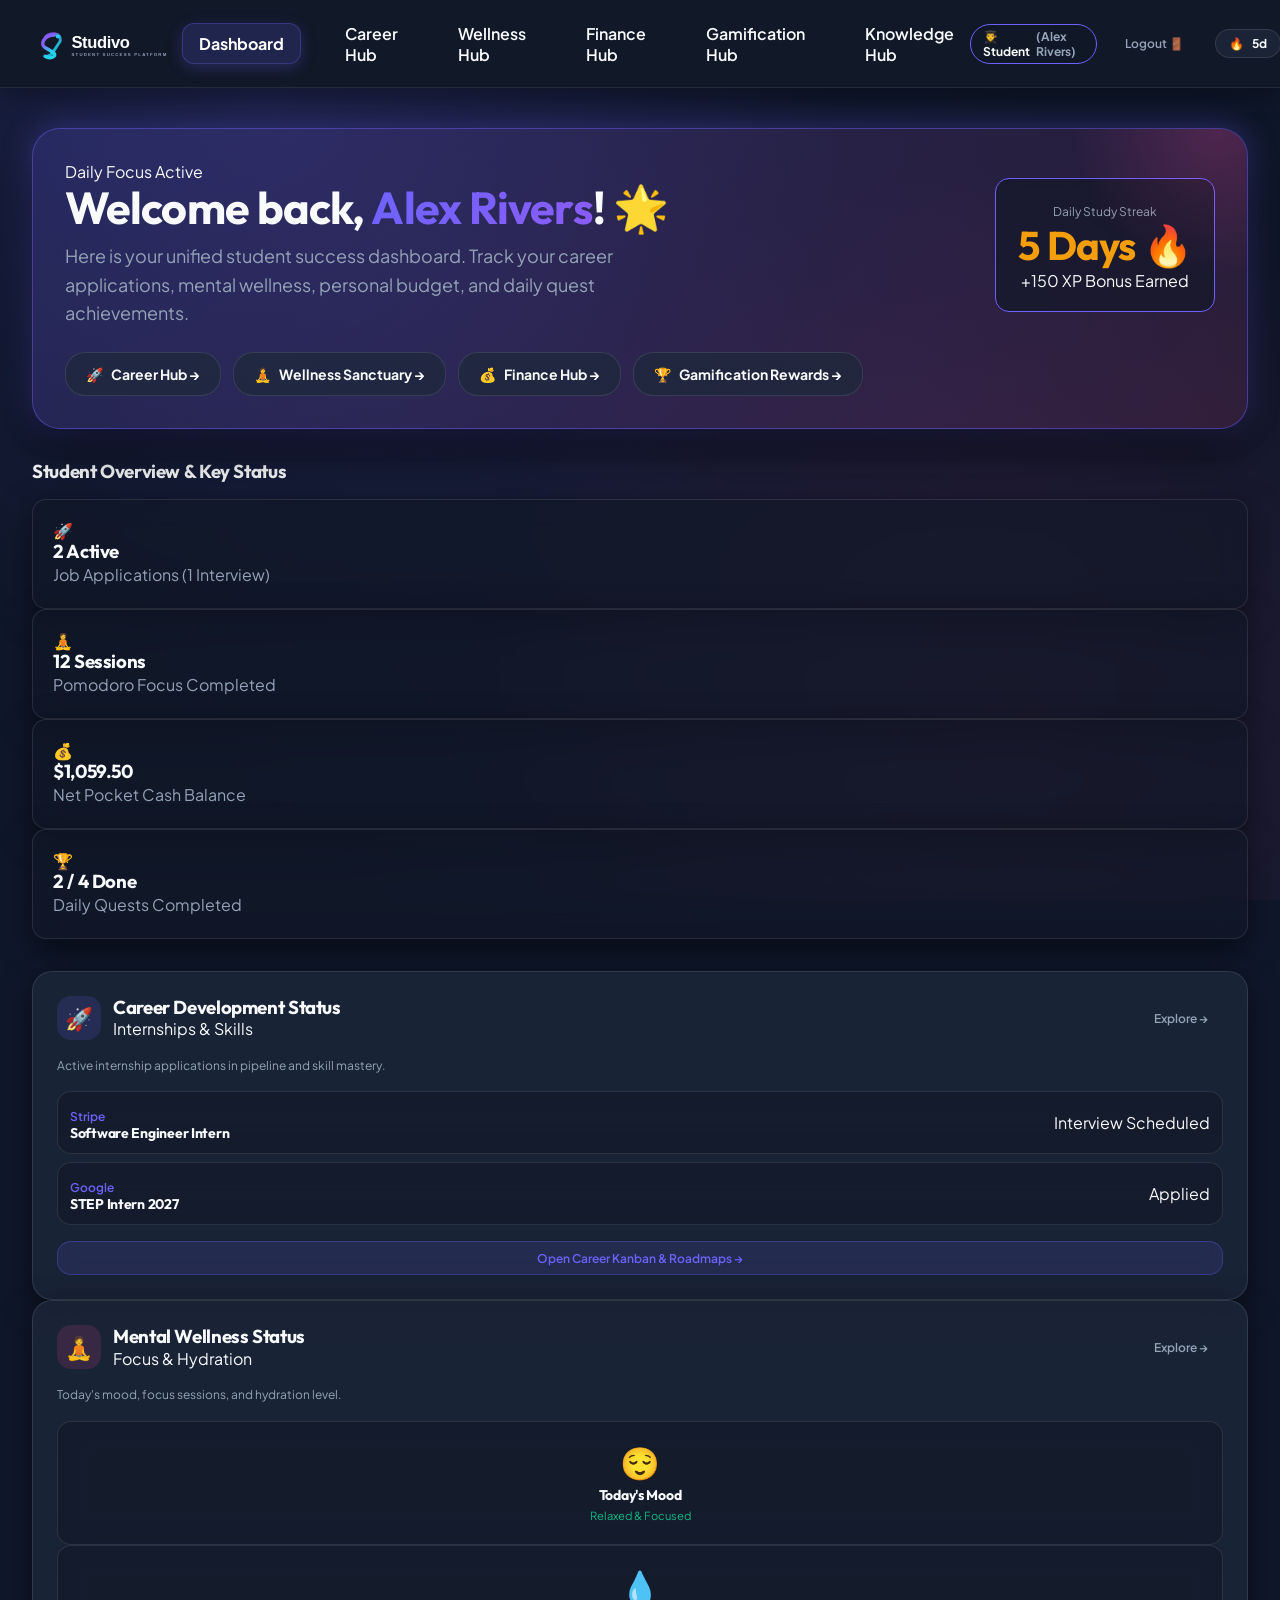
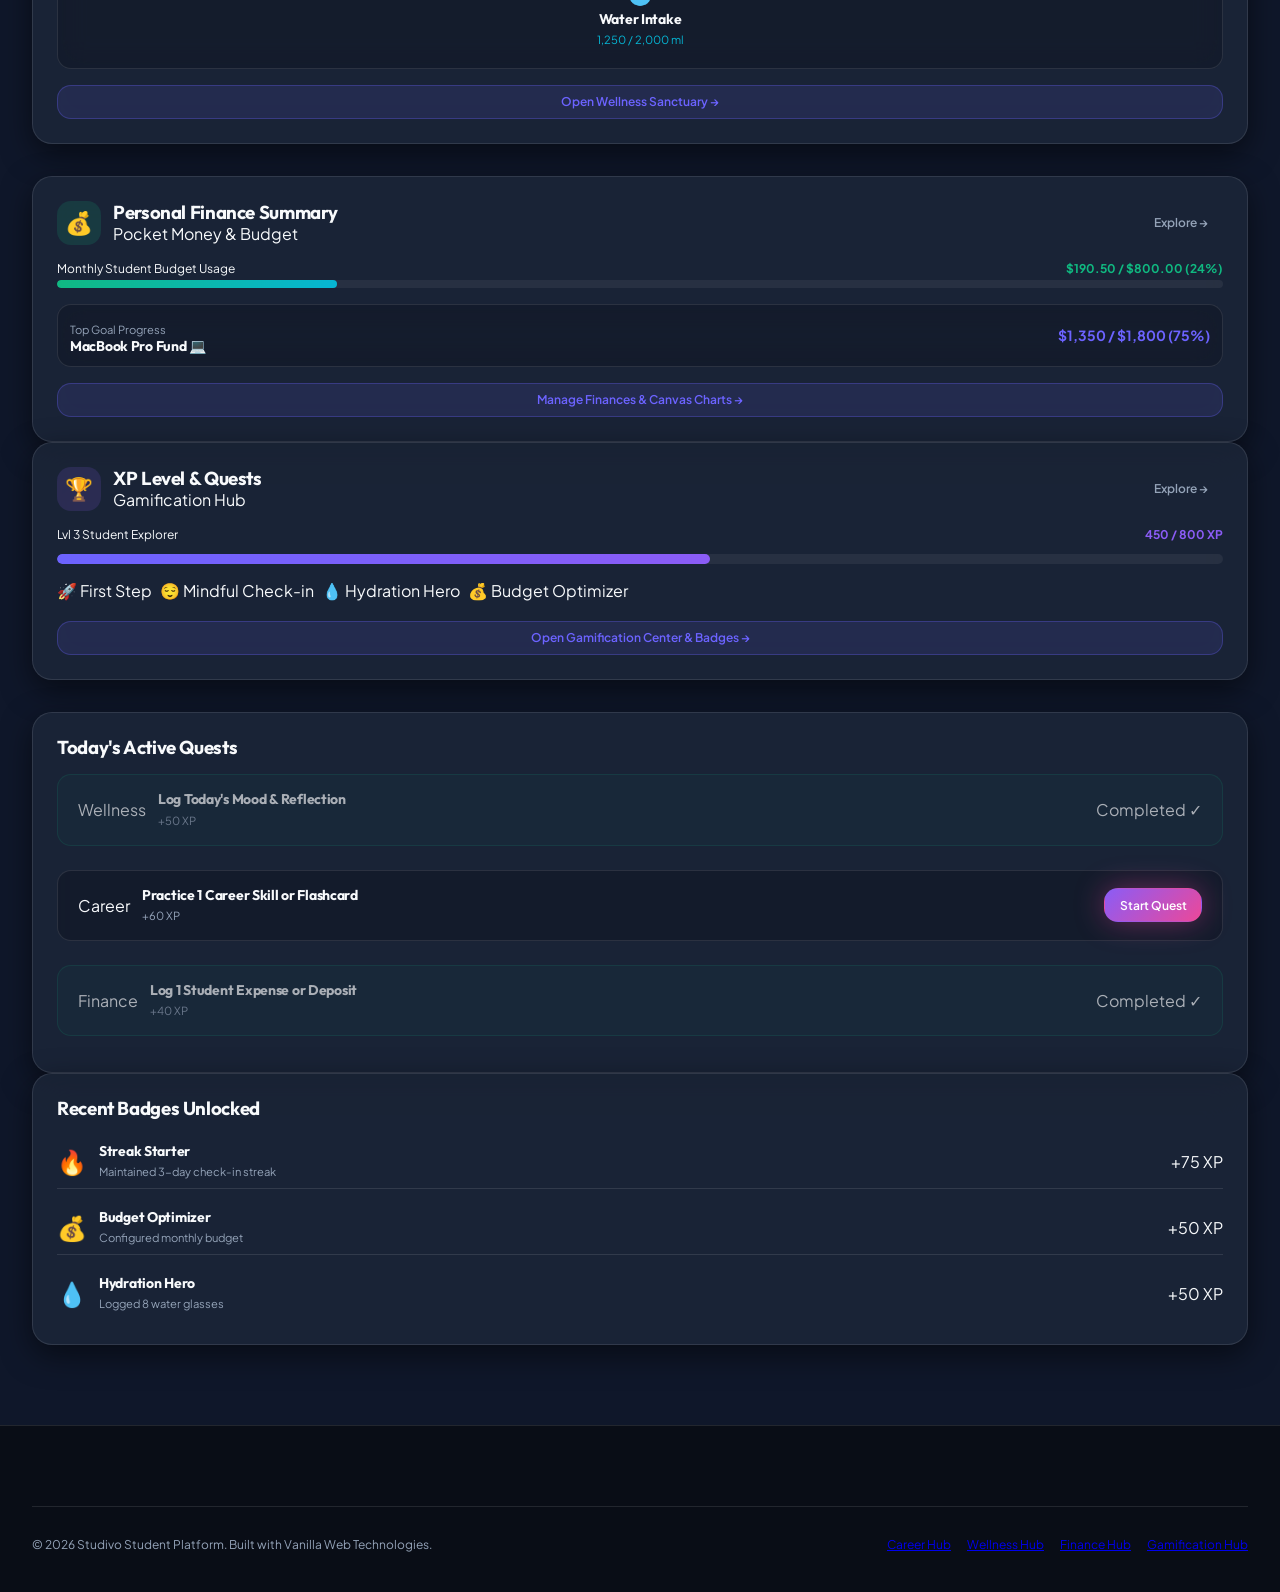
==== index.html @ 9f8c95a4 "Initial commit" ====
<!DOCTYPE html>
<html lang="en" data-theme="dark">
<head>
  <meta charset="UTF-8">
  <meta name="viewport" content="width=device-width, initial-scale=1.0">
  <title>Studivo — Student Productivity Dashboard & Success Platform</title>
  <meta name="description" content="Studivo is a gamified student productivity platform combining career development, mental wellness, personal finance, and achievements.">
  
  <!-- Theme Engine & Auth Scripts in Head for Zero-Flash Theme Paint -->
  <script src="js/theme-engine.js"></script>
  <script src="js/auth.js"></script>

  <!-- CSS Design System & Layout Styles -->
  <link rel="stylesheet" href="css/design-system.css">
  <link rel="stylesheet" href="css/components.css">
  <link rel="stylesheet" href="css/views.css">
  <link rel="stylesheet" href="css/landing.css">
  <style>
    .dash-hero-banner {
      background: linear-gradient(135deg, rgba(108, 99, 255, 0.18), rgba(236, 72, 153, 0.12));
      border: 1px solid var(--glass-border-glow);
      border-radius: var(--radius-xl);
      padding: var(--space-8);
      position: relative;
      overflow: hidden;
      margin-bottom: var(--space-8);
      box-shadow: var(--shadow-lg), var(--shadow-glow-primary);
    }

    .dash-hero-banner::after {
      content: '';
      position: absolute;
      top: -50%;
      right: -10%;
      width: 300px;
      height: 300px;
      background: radial-gradient(circle, rgba(236, 72, 153, 0.2) 0%, transparent 70%);
      pointer-events: none;
    }

    .quick-action-pill {
      display: inline-flex;
      align-items: center;
      gap: var(--space-2);
      padding: 0.75rem 1.25rem;
      background: var(--glass-surface-1);
      border: 1px solid var(--glass-border);
      border-radius: var(--radius-lg);
      font-weight: var(--weight-bold);
      font-size: var(--text-sm);
      color: var(--text-main);
      text-decoration: none;
      transition: all var(--transition-linear);
    }

    .quick-action-pill:hover {
      background: var(--glass-surface-hover);
      border-color: var(--brand-primary);
      transform: translateY(-2px);
      box-shadow: var(--shadow-glow-primary);
    }
  </style>
</head>
<body>

  <!-- ==================== STICKY NAVBAR ==================== -->
  <nav class="landing-navbar">
    <a href="index.html" class="nav-brand">
      <img src="assets/logo/logo-horizontal.svg" alt="Studivo Logo" height="38">
    </a>

    <!-- Desktop Navigation Pill Tabs -->
    <ul class="nav-links">
      <li><a href="index.html" class="active">Dashboard</a></li>
      <li><a href="career.html">Career Hub</a></li>
      <li><a href="wellness.html">Wellness Hub</a></li>
      <li><a href="finance.html">Finance Hub</a></li>
      <li><a href="gamification.html">Gamification Hub</a></li>
      <li><a href="knowledge.html">Knowledge Hub</a></li>
    </ul>

    <div style="display: flex; align-items: center; gap: var(--space-4);">
      <!-- Gamification Status HUD -->
      <div style="display: flex; align-items: center; gap: var(--space-3);">
        <div class="hud-item" title="Daily Streak">
          <span class="hud-icon-streak">🔥</span>
          <span id="dash-nav-streak">5d</span>
        </div>
        <div class="hud-item" title="Coins Balance">
          <span class="hud-icon-coin">🪙</span>
          <span id="dash-nav-coins">280</span>
        </div>
        <div class="level-badge" id="dash-nav-level">Lvl 3</div>
      </div>

      <!-- Sun/Moon Theme Toggle Control -->
      <button class="theme-toggle-btn" onclick="toggleTheme()" aria-label="Toggle Light and Dark Theme" title="Switch Light / Dark Theme">
        <div class="theme-toggle-thumb">
          <span class="theme-icon-sun">☀️</span>
          <span class="theme-icon-moon">🌙</span>
        </div>
      </button>
    </div>
  </nav>

  <!-- ==================== DASHBOARD MAIN CONTENT ==================== -->
  <main style="max-width: 1280px; margin: 0 auto; padding: 40px var(--space-8) 80px;">

    <!-- 1. WELCOME HERO SECTION -->
    <section class="dash-hero-banner reveal-on-scroll">
      <div style="display: flex; justify-content: space-between; align-items: center; flex-wrap: wrap; gap: var(--space-6);">
        <div>
          <span class="badge badge-accent" style="margin-bottom: var(--space-2);">Daily Focus Active</span>
          <h1 style="font-size: clamp(2rem, 3.5vw, 3rem); margin-bottom: var(--space-2);">
            Welcome back, <span class="gradient-text">Alex Rivers</span>! 🌟
          </h1>
          <p style="font-size: var(--text-lg); color: var(--text-muted); max-width: 600px;">
            Here is your unified student success dashboard. Track your career applications, mental wellness, personal budget, and daily quest achievements.
          </p>
        </div>

        <div class="glass-card" style="text-align: center; min-width: 220px; border-color: var(--brand-primary);">
          <span style="font-size: var(--text-xs); color: var(--text-muted);">Daily Study Streak</span>
          <h1 style="font-size: 2.5rem; color: #F59E0B; margin: 2px 0;">5 Days 🔥</h1>
          <span class="badge badge-success">+150 XP Bonus Earned</span>
        </div>
      </div>

      <!-- Quick Action Navigation Bar -->
      <div style="display: flex; gap: var(--space-3); margin-top: var(--space-6); flex-wrap: wrap;">
        <a href="career.html" class="quick-action-pill">
          <span>🚀</span> Career Hub →
        </a>
        <a href="wellness.html" class="quick-action-pill">
          <span>🧘</span> Wellness Sanctuary →
        </a>
        <a href="finance.html" class="quick-action-pill">
          <span>💰</span> Finance Hub →
        </a>
        <a href="gamification.html" class="quick-action-pill">
          <span>🏆</span> Gamification Rewards →
        </a>
      </div>
    </section>

    <!-- 2. STUDENT OVERVIEW METRICS GRID -->
    <section style="margin-bottom: var(--space-8);">
      <h3 style="margin-bottom: var(--space-4);">Student Overview & Key Status</h3>
      
      <div class="grid-4">
        <!-- Metric 1: Career Status -->
        <div class="glass-panel glass-card stat-card reveal-on-scroll">
          <div class="stat-icon-wrapper">🚀</div>
          <div class="stat-info">
            <h3>2 Active</h3>
            <p>Job Applications (1 Interview)</p>
          </div>
        </div>

        <!-- Metric 2: Wellness Focus -->
        <div class="glass-panel glass-card stat-card reveal-on-scroll">
          <div class="stat-icon-wrapper accent">🧘</div>
          <div class="stat-info">
            <h3>12 Sessions</h3>
            <p>Pomodoro Focus Completed</p>
          </div>
        </div>

        <!-- Metric 3: Finance Balance -->
        <div class="glass-panel glass-card stat-card reveal-on-scroll">
          <div class="stat-icon-wrapper emerald">💰</div>
          <div class="stat-info">
            <h3>$1,059.50</h3>
            <p>Net Pocket Cash Balance</p>
          </div>
        </div>

        <!-- Metric 4: Daily Quests -->
        <div class="glass-panel glass-card stat-card reveal-on-scroll">
          <div class="stat-icon-wrapper amber">🏆</div>
          <div class="stat-info">
            <h3>2 / 4 Done</h3>
            <p>Daily Quests Completed</p>
          </div>
        </div>
      </div>
    </section>

    <!-- 3. FEATURE HUB CARDS GRID -->
    <section class="grid-2" style="margin-bottom: var(--space-8);">
      
      <!-- Career Progress Card -->
      <div class="glass-panel reveal-on-scroll" style="padding: var(--space-6); display: flex; flex-direction: column; justify-content: space-between;">
        <div>
          <div style="display: flex; justify-content: space-between; align-items: center; margin-bottom: var(--space-4);">
            <div style="display: flex; align-items: center; gap: var(--space-3);">
              <div style="width: 44px; height: 44px; border-radius: var(--radius-md); background: rgba(108, 99, 255, 0.15); color: var(--brand-primary); display: flex; align-items: center; justify-content: center; font-size: 1.4rem;">
                🚀
              </div>
              <div>
                <h3>Career Development Status</h3>
                <span class="badge badge-primary">Internships & Skills</span>
              </div>
            </div>
            <a href="career.html" class="btn btn-ghost btn-sm">Explore →</a>
          </div>

          <p style="font-size: var(--text-xs); color: var(--text-muted); margin-bottom: var(--space-4);">
            Active internship applications in pipeline and skill mastery.
          </p>

          <div style="display: flex; flex-direction: column; gap: var(--space-2); margin-bottom: var(--space-4);">
            <div class="glass-card" style="display: flex; justify-content: space-between; align-items: center; padding: var(--space-3);">
              <div>
                <span class="job-company">Stripe</span>
                <h4 style="font-size: var(--text-sm);">Software Engineer Intern</h4>
              </div>
              <span class="badge badge-warning">Interview Scheduled</span>
            </div>

            <div class="glass-card" style="display: flex; justify-content: space-between; align-items: center; padding: var(--space-3);">
              <div>
                <span class="job-company">Google</span>
                <h4 style="font-size: var(--text-sm);">STEP Intern 2027</h4>
              </div>
              <span class="badge badge-primary">Applied</span>
            </div>
          </div>
        </div>

        <a href="career.html" class="btn btn-secondary btn-sm" style="width: 100%;">Open Career Kanban & Roadmaps →</a>
      </div>

      <!-- Wellness Status Card -->
      <div class="glass-panel reveal-on-scroll" style="padding: var(--space-6); display: flex; flex-direction: column; justify-content: space-between;">
        <div>
          <div style="display: flex; justify-content: space-between; align-items: center; margin-bottom: var(--space-4);">
            <div style="display: flex; align-items: center; gap: var(--space-3);">
              <div style="width: 44px; height: 44px; border-radius: var(--radius-md); background: rgba(236, 72, 153, 0.15); color: var(--brand-accent); display: flex; align-items: center; justify-content: center; font-size: 1.4rem;">
                🧘
              </div>
              <div>
                <h3>Mental Wellness Status</h3>
                <span class="badge badge-accent">Focus & Hydration</span>
              </div>
            </div>
            <a href="wellness.html" class="btn btn-ghost btn-sm">Explore →</a>
          </div>

          <p style="font-size: var(--text-xs); color: var(--text-muted); margin-bottom: var(--space-4);">
            Today's mood, focus sessions, and hydration level.
          </p>

          <div class="grid-2" style="margin-bottom: var(--space-4);">
            <div class="glass-card" style="text-align: center;">
              <span style="font-size: 2rem;">😌</span>
              <h4 style="font-size: var(--text-sm); margin-top: 4px;">Today's Mood</h4>
              <span style="font-size: 0.7rem; color: var(--status-success);">Relaxed & Focused</span>
            </div>

            <div class="glass-card" style="text-align: center;">
              <span style="font-size: 2rem;">💧</span>
              <h4 style="font-size: var(--text-sm); margin-top: 4px;">Water Intake</h4>
              <span style="font-size: 0.7rem; color: var(--brand-cyan);">1,250 / 2,000 ml</span>
            </div>
          </div>
        </div>

        <a href="wellness.html" class="btn btn-secondary btn-sm" style="width: 100%;">Open Wellness Sanctuary →</a>
      </div>

    </section>

    <!-- 4. FINANCE & XP GAMIFICATION GRID -->
    <section class="grid-2" style="margin-bottom: var(--space-8);">
      
      <!-- Finance Summary Card -->
      <div class="glass-panel reveal-on-scroll" style="padding: var(--space-6); display: flex; flex-direction: column; justify-content: space-between;">
        <div>
          <div style="display: flex; justify-content: space-between; align-items: center; margin-bottom: var(--space-4);">
            <div style="display: flex; align-items: center; gap: var(--space-3);">
              <div style="width: 44px; height: 44px; border-radius: var(--radius-md); background: rgba(16, 185, 129, 0.15); color: var(--status-success); display: flex; align-items: center; justify-content: center; font-size: 1.4rem;">
                💰
              </div>
              <div>
                <h3>Personal Finance Summary</h3>
                <span class="badge badge-success">Pocket Money & Budget</span>
              </div>
            </div>
            <a href="finance.html" class="btn btn-ghost btn-sm">Explore →</a>
          </div>

          <div style="display: flex; justify-content: space-between; font-size: var(--text-xs); margin-bottom: 4px;">
            <span class="text-muted">Monthly Student Budget Usage</span>
            <span style="font-weight: bold; color: var(--status-success);">$190.50 / $800.00 (24%)</span>
          </div>
          <div style="background: rgba(255,255,255,0.06); height: 8px; border-radius: 4px; overflow: hidden; margin-bottom: var(--space-4);">
            <div style="width: 24%; height: 100%; background: var(--gradient-emerald); border-radius: 4px;"></div>
          </div>

          <div class="glass-card" style="display: flex; justify-content: space-between; align-items: center; padding: var(--space-3);">
            <div>
              <span style="font-size: 0.7rem; color: var(--text-muted);">Top Goal Progress</span>
              <h4 style="font-size: var(--text-sm);">MacBook Pro Fund 💻</h4>
            </div>
            <span style="font-size: var(--text-sm); font-weight: bold; color: var(--brand-primary);">$1,350 / $1,800 (75%)</span>
          </div>
        </div>

        <a href="finance.html" class="btn btn-secondary btn-sm" style="width: 100%; margin-top: var(--space-4);">Manage Finances & Canvas Charts →</a>
      </div>

      <!-- XP Level & Gamification Card -->
      <div class="glass-panel reveal-on-scroll" style="padding: var(--space-6); display: flex; flex-direction: column; justify-content: space-between;">
        <div>
          <div style="display: flex; justify-content: space-between; align-items: center; margin-bottom: var(--space-4);">
            <div style="display: flex; align-items: center; gap: var(--space-3);">
              <div style="width: 44px; height: 44px; border-radius: var(--radius-md); background: rgba(139, 92, 246, 0.15); color: var(--brand-secondary); display: flex; align-items: center; justify-content: center; font-size: 1.4rem;">
                🏆
              </div>
              <div>
                <h3>XP Level & Quests</h3>
                <span class="badge badge-warning">Gamification Hub</span>
              </div>
            </div>
            <a href="gamification.html" class="btn btn-ghost btn-sm">Explore →</a>
          </div>

          <div style="display: flex; justify-content: space-between; align-items: center; margin-bottom: var(--space-3);">
            <span class="badge badge-primary" style="font-size: var(--text-xs);">Lvl 3 Student Explorer</span>
            <span style="font-size: var(--text-xs); font-weight: bold; color: var(--brand-secondary);">450 / 800 XP</span>
          </div>

          <div style="background: rgba(255,255,255,0.06); height: 10px; border-radius: 5px; overflow: hidden; margin-bottom: var(--space-4);">
            <div style="width: 56%; height: 100%; background: var(--gradient-primary); border-radius: 5px;"></div>
          </div>

          <div style="display: flex; gap: var(--space-2); overflow-x: auto; padding-bottom: 4px;">
            <span class="badge badge-success">🚀 First Step</span>
            <span class="badge badge-success">😌 Mindful Check-in</span>
            <span class="badge badge-success">💧 Hydration Hero</span>
            <span class="badge badge-success">💰 Budget Optimizer</span>
          </div>
        </div>

        <a href="gamification.html" class="btn btn-secondary btn-sm" style="width: 100%; margin-top: var(--space-4);">Open Gamification Center & Badges →</a>
      </div>

    </section>

    <!-- 5. DAILY CHALLENGES & RECENT ACHIEVEMENTS GRID -->
    <section class="grid-2">
      
      <!-- Daily Challenges -->
      <div class="glass-panel reveal-on-scroll" style="padding: var(--space-6);">
        <h3 style="margin-bottom: var(--space-4);">Today's Active Quests</h3>
        
        <div style="display: flex; flex-direction: column; gap: var(--space-3);">
          <div class="quest-card completed">
            <div style="display: flex; align-items: center; gap: var(--space-3);">
              <span class="badge badge-accent">Wellness</span>
              <div>
                <h4 style="font-size: var(--text-sm);">Log Today's Mood & Reflection</h4>
                <span style="font-size: 0.7rem; color: var(--text-muted);">+50 XP</span>
              </div>
            </div>
            <span class="badge badge-success">Completed ✓</span>
          </div>

          <div class="quest-card">
            <div style="display: flex; align-items: center; gap: var(--space-3);">
              <span class="badge badge-primary">Career</span>
              <div>
                <h4 style="font-size: var(--text-sm);">Practice 1 Career Skill or Flashcard</h4>
                <span style="font-size: 0.7rem; color: var(--text-muted);">+60 XP</span>
              </div>
            </div>
            <a href="career.html" class="btn btn-sm btn-accent">Start Quest</a>
          </div>

          <div class="quest-card completed">
            <div style="display: flex; align-items: center; gap: var(--space-3);">
              <span class="badge badge-success">Finance</span>
              <div>
                <h4 style="font-size: var(--text-sm);">Log 1 Student Expense or Deposit</h4>
                <span style="font-size: 0.7rem; color: var(--text-muted);">+40 XP</span>
              </div>
            </div>
            <span class="badge badge-success">Completed ✓</span>
          </div>
        </div>
      </div>

      <!-- Recent Achievements Timeline -->
      <div class="glass-panel reveal-on-scroll" style="padding: var(--space-6);">
        <h3 style="margin-bottom: var(--space-4);">Recent Badges Unlocked</h3>

        <div style="display: flex; flex-direction: column; gap: var(--space-3);">
          <div style="display: flex; align-items: center; justify-content: space-between; padding: var(--space-2) 0; border-bottom: 1px solid var(--glass-border);">
            <div style="display: flex; align-items: center; gap: var(--space-3);">
              <span style="font-size: 1.5rem;">🔥</span>
              <div>
                <h4 style="font-size: var(--text-sm);">Streak Starter</h4>
                <span style="font-size: 0.7rem; color: var(--text-muted);">Maintained 3-day check-in streak</span>
              </div>
            </div>
            <span class="badge badge-success">+75 XP</span>
          </div>

          <div style="display: flex; align-items: center; justify-content: space-between; padding: var(--space-2) 0; border-bottom: 1px solid var(--glass-border);">
            <div style="display: flex; align-items: center; gap: var(--space-3);">
              <span style="font-size: 1.5rem;">💰</span>
              <div>
                <h4 style="font-size: var(--text-sm);">Budget Optimizer</h4>
                <span style="font-size: 0.7rem; color: var(--text-muted);">Configured monthly budget</span>
              </div>
            </div>
            <span class="badge badge-success">+50 XP</span>
          </div>

          <div style="display: flex; align-items: center; justify-content: space-between; padding: var(--space-2) 0;">
            <div style="display: flex; align-items: center; gap: var(--space-3);">
              <span style="font-size: 1.5rem;">💧</span>
              <div>
                <h4 style="font-size: var(--text-sm);">Hydration Hero</h4>
                <span style="font-size: 0.7rem; color: var(--text-muted);">Logged 8 water glasses</span>
              </div>
            </div>
            <span class="badge badge-success">+50 XP</span>
          </div>
        </div>
      </div>

    </section>

  </main>

  <!-- ==================== FOOTER ==================== -->
  <footer class="landing-footer">
    <div class="footer-bottom" style="max-width: 1280px; margin: 0 auto;">
      <div>© 2026 Studivo Student Platform. Built with Vanilla Web Technologies.</div>
      <div style="display: flex; gap: var(--space-4);">
        <a href="career.html">Career Hub</a>
        <a href="wellness.html">Wellness Hub</a>
        <a href="finance.html">Finance Hub</a>
        <a href="gamification.html">Gamification Hub</a>
      </div>
    </div>
  </footer>

  <!-- Scroll Reveal Script -->
  <script>
    document.addEventListener('DOMContentLoaded', () => {
      const elements = document.querySelectorAll('.reveal-on-scroll');
      const observer = new IntersectionObserver((entries) => {
        entries.forEach(entry => {
          if (entry.isIntersecting) entry.target.classList.add('is-visible');
        });
      }, { threshold: 0.1 });
      elements.forEach(el => observer.observe(el));
    });
  </script>
</body>
</html>
---- css/design-system.css ----
/* ==========================================
   STUDIVO DESIGN SYSTEM - Light & Dark Theme System
   Apple / Linear / Notion Inspired Framework
   ========================================== */

@import url('https://fonts.googleapis.com/css2?family=Outfit:wght@400;500;600;700;800&family=Plus+Jakarta+Sans:wght@400;500;600;700&display=swap');

/* --- Dark Theme Tokens (Default) --- */
:root, html[data-theme="dark"] {
  --bg-primary: #0F172A;
  --bg-secondary: #1E293B;
  --bg-tertiary: #111827;

  /* Glass Surface Tokens */
  --glass-surface-1: rgba(30, 41, 59, 0.75);
  --glass-surface-2: rgba(17, 24, 39, 0.65);
  --glass-surface-hover: rgba(51, 65, 85, 0.7);
  --glass-border: rgba(255, 255, 255, 0.1);
  --glass-border-light: rgba(255, 255, 255, 0.2);
  --glass-border-glow: rgba(108, 99, 255, 0.45);

  /* Primary Brand Colors */
  --brand-primary: #6C63FF;
  --brand-primary-hover: #5A52E0;
  --brand-secondary: #8B5CF6;
  --brand-secondary-hover: #7C3AED;
  --brand-accent: #EC4899;
  --brand-cyan: #06B6D4;

  /* Status Colors */
  --status-success: #10B981;
  --status-success-bg: rgba(16, 185, 129, 0.14);
  --status-warning: #F59E0B;
  --status-warning-bg: rgba(245, 158, 11, 0.14);
  --status-danger: #EF4444;
  --status-danger-bg: rgba(239, 68, 68, 0.14);
  --status-info: #3B82F6;
  --status-info-bg: rgba(59, 130, 246, 0.14);

  /* Text & Content */
  --text-main: #F8FAFC;
  --text-muted: #94A3B8;
  --text-dim: #64748B;
  --text-inverse: #0F172A;

  /* Gradients */
  --gradient-primary: linear-gradient(135deg, #6C63FF 0%, #8B5CF6 100%);
  --gradient-accent: linear-gradient(135deg, #8B5CF6 0%, #EC4899 100%);
  --gradient-emerald: linear-gradient(135deg, #10B981 0%, #06B6D4 100%);
  --gradient-sunset: linear-gradient(135deg, #F59E0B 0%, #EF4444 100%);

  /* Shadows */
  --shadow-sm: 0 2px 10px rgba(0, 0, 0, 0.4);
  --shadow-md: 0 10px 30px rgba(0, 0, 0, 0.5);
  --shadow-lg: 0 20px 50px rgba(0, 0, 0, 0.6);
  --shadow-glow-primary: 0 0 30px rgba(108, 99, 255, 0.4);
  --shadow-glow-accent: 0 0 30px rgba(236, 72, 153, 0.4);
}

/* --- Light Theme Tokens --- */
html[data-theme="light"] {
  --bg-primary: #F8FAFC;
  --bg-secondary: #FFFFFF;
  --bg-tertiary: #F1F5F9;

  /* Glass Surface Tokens */
  --glass-surface-1: rgba(255, 255, 255, 0.88);
  --glass-surface-2: rgba(241, 245, 249, 0.82);
  --glass-surface-hover: rgba(226, 232, 240, 0.95);
  --glass-border: rgba(15, 23, 42, 0.12);
  --glass-border-light: rgba(15, 23, 42, 0.22);
  --glass-border-glow: rgba(108, 99, 255, 0.4);

  /* Primary Brand Colors */
  --brand-primary: #6C63FF;
  --brand-primary-hover: #5A52E0;
  --brand-secondary: #8B5CF6;
  --brand-secondary-hover: #7C3AED;
  --brand-accent: #EC4899;
  --brand-cyan: #06B6D4;

  /* Status Colors */
  --status-success: #059669;
  --status-success-bg: rgba(5, 150, 105, 0.12);
  --status-warning: #D97706;
  --status-warning-bg: rgba(217, 119, 6, 0.12);
  --status-danger: #DC2626;
  --status-danger-bg: rgba(220, 38, 38, 0.12);
  --status-info: #2563EB;
  --status-info-bg: rgba(37, 99, 235, 0.12);

  /* Text & Content */
  --text-main: #0F172A;
  --text-muted: #475569;
  --text-dim: #64748B;
  --text-inverse: #F8FAFC;

  /* Gradients */
  --gradient-primary: linear-gradient(135deg, #6C63FF 0%, #8B5CF6 100%);
  --gradient-accent: linear-gradient(135deg, #8B5CF6 0%, #EC4899 100%);
  --gradient-emerald: linear-gradient(135deg, #059669 0%, #06B6D4 100%);
  --gradient-sunset: linear-gradient(135deg, #D97706 0%, #DC2626 100%);

  /* Shadows */
  --shadow-sm: 0 2px 10px rgba(15, 23, 42, 0.06);
  --shadow-md: 0 10px 25px rgba(15, 23, 42, 0.08);
  --shadow-lg: 0 20px 40px rgba(15, 23, 42, 0.12);
  --shadow-glow-primary: 0 0 25px rgba(108, 99, 255, 0.25);
  --shadow-glow-accent: 0 0 25px rgba(236, 72, 153, 0.25);
}

:root {
  /* --- Typography --- */
  --font-heading: 'Outfit', -apple-system, BlinkMacSystemFont, sans-serif;
  --font-body: 'Plus Jakarta Sans', -apple-system, BlinkMacSystemFont, sans-serif;

  --text-xs: 0.75rem;
  --text-sm: 0.875rem;
  --text-base: 1rem;
  --text-lg: 1.125rem;
  --text-xl: 1.25rem;
  --text-2xl: 1.5rem;
  --text-3xl: 1.875rem;
  --text-4xl: 2.25rem;
  --text-5xl: 3.25rem;

  --weight-normal: 400;
  --weight-medium: 500;
  --weight-semibold: 600;
  --weight-bold: 700;
  --weight-extrabold: 800;

  /* --- Border Radius --- */
  --radius-xs: 6px;
  --radius-sm: 10px;
  --radius-md: 14px;
  --radius-lg: 20px;
  --radius-xl: 28px;
  --radius-full: 9999px;

  /* --- Transitions --- */
  --transition-linear: 350ms cubic-bezier(0.16, 1, 0.3, 1);
  --transition-fast: 200ms cubic-bezier(0.16, 1, 0.3, 1);
  --transition-theme: 400ms ease-in-out;

  /* Spacing Scale */
  --space-1: 0.25rem;
  --space-2: 0.5rem;
  --space-3: 0.75rem;
  --space-4: 1rem;
  --space-5: 1.25rem;
  --space-6: 1.5rem;
  --space-8: 2rem;
  --space-10: 2.5rem;
  --space-12: 3rem;
  --space-16: 4rem;
}

/* --- Base Resets & Theme Transitions --- */
*, *::before, *::after {
  box-sizing: border-box;
  margin: 0;
  padding: 0;
}

html {
  font-family: var(--font-body);
  font-size: 16px;
  color: var(--text-main);
  background-color: var(--bg-primary);
  scroll-behavior: smooth;
  -webkit-font-smoothing: antialiased;
  -moz-osx-font-smoothing: grayscale;
}

/* Smooth 400ms Theme Switch Transition Across All Elements */
body, .glass-panel, .glass-card, .landing-navbar, .app-sidebar, .top-header, 
.input-control, .btn, .problem-card, .solution-card, .stat-circle-card, 
.testimonial-card, .landing-footer, .kanban-column, .kanban-card, .fintech-stat-card,
.modal-container, .toast, .user-profile-card, .hud-item, .ambient-btn, .mood-option, .store-item-card {
  transition: background-color var(--transition-theme), border-color var(--transition-theme), color var(--transition-theme), box-shadow var(--transition-theme);
}

body {
  min-height: 100vh;
  overflow-x: hidden;
  background-color: var(--bg-primary);
  background-attachment: fixed;
}

html[data-theme="dark"] body {
  background-image: 
    radial-gradient(circle at 20% 10%, rgba(108, 99, 255, 0.15) 0%, transparent 45%),
    radial-gradient(circle at 80% 80%, rgba(236, 72, 153, 0.1) 0%, transparent 45%),
    radial-gradient(circle at 50% 50%, rgba(139, 92, 246, 0.05) 0%, transparent 70%);
}

html[data-theme="light"] body {
  background-image: 
    radial-gradient(circle at 20% 10%, rgba(108, 99, 255, 0.08) 0%, transparent 45%),
    radial-gradient(circle at 80% 80%, rgba(236, 72, 153, 0.05) 0%, transparent 45%),
    radial-gradient(circle at 50% 50%, rgba(139, 92, 246, 0.03) 0%, transparent 70%);
}

:focus-visible {
  outline: 2px solid var(--brand-primary);
  outline-offset: 3px;
  border-radius: var(--radius-xs);
}

h1, h2, h3, h4, h5, h6 {
  font-family: var(--font-heading);
  font-weight: var(--weight-bold);
  color: var(--text-main);
  line-height: 1.15;
  letter-spacing: -0.02em;
}

p {
  line-height: 1.6;
  color: var(--text-muted);
}

/* Gradient Text Polish */
.gradient-text {
  background: var(--gradient-primary);
  -webkit-background-clip: text;
  -webkit-text-fill-color: transparent;
  background-clip: text;
}

.gradient-text-accent {
  background: var(--gradient-accent);
  -webkit-background-clip: text;
  -webkit-text-fill-color: transparent;
  background-clip: text;
}

.gradient-text-emerald {
  background: var(--gradient-emerald);
  -webkit-background-clip: text;
  -webkit-text-fill-color: transparent;
  background-clip: text;
}

/* --- Sun/Moon Theme Switcher Toggle Button --- */
.theme-toggle-btn {
  width: 58px;
  height: 30px;
  border-radius: 20px;
  background: var(--bg-tertiary);
  border: 1px solid var(--glass-border-light);
  cursor: pointer;
  position: relative;
  padding: 2px;
  display: flex;
  align-items: center;
  user-select: none;
  transition: background-color var(--transition-theme), border-color var(--transition-theme);
}

.theme-toggle-thumb {
  width: 24px;
  height: 24px;
  border-radius: 50%;
  background: var(--brand-primary);
  display: flex;
  align-items: center;
  justify-content: center;
  font-size: 0.75rem;
  color: white;
  transition: transform 0.35s cubic-bezier(0.34, 1.56, 0.64, 1), background-color var(--transition-theme);
  box-shadow: 0 2px 6px rgba(0,0,0,0.3);
}

html[data-theme="light"] .theme-toggle-thumb {
  transform: translateX(28px);
  background: var(--brand-secondary);
}

html[data-theme="dark"] .theme-icon-sun { display: none; }
html[data-theme="dark"] .theme-icon-moon { display: inline; }
html[data-theme="light"] .theme-icon-sun { display: inline; }
html[data-theme="light"] .theme-icon-moon { display: none; }

/* --- Glassmorphism Components --- */
.glass-panel {
  background: var(--glass-surface-1);
  backdrop-filter: blur(20px);
  -webkit-backdrop-filter: blur(20px);
  border: 1px solid var(--glass-border);
  border-radius: var(--radius-lg);
  box-shadow: var(--shadow-md);
}

.glass-panel-interactive:hover {
  border-color: var(--glass-border-light);
  transform: translateY(-3px);
  box-shadow: var(--shadow-lg), var(--shadow-glow-primary);
}

.glass-card {
  background: var(--glass-surface-2);
  backdrop-filter: blur(14px);
  -webkit-backdrop-filter: blur(14px);
  border: 1px solid var(--glass-border);
  border-radius: var(--radius-md);
  padding: var(--space-5);
}

/* --- Buttons System --- */
.btn {
  display: inline-flex;
  align-items: center;
  justify-content: center;
  gap: var(--space-2);
  padding: 0.65rem 1.35rem;
  font-family: var(--font-body);
  font-size: var(--text-sm);
  font-weight: var(--weight-semibold);
  border-radius: var(--radius-md);
  border: 1px solid transparent;
  cursor: pointer;
  white-space: nowrap;
  user-select: none;
  text-decoration: none;
  min-height: 42px;
}

.btn:active {
  transform: scale(0.96);
}

.btn-primary {
  background: var(--gradient-primary);
  color: #FFFFFF;
  box-shadow: var(--shadow-glow-primary);
}

.btn-primary:hover {
  background: linear-gradient(135deg, #5A52E0 0%, #7C3AED 100%);
  box-shadow: 0 0 35px rgba(108, 99, 255, 0.6);
  transform: translateY(-2px);
}

.btn-secondary {
  background: rgba(108, 99, 255, 0.12);
  color: var(--brand-primary);
  border: 1px solid rgba(108, 99, 255, 0.3);
}

.btn-secondary:hover {
  background: rgba(108, 99, 255, 0.24);
  border-color: var(--brand-primary);
  color: var(--text-main);
  transform: translateY(-1px);
}

.btn-accent {
  background: var(--gradient-accent);
  color: #FFFFFF;
  box-shadow: var(--shadow-glow-accent);
}

.btn-accent:hover {
  box-shadow: 0 0 35px rgba(236, 72, 153, 0.6);
  transform: translateY(-2px);
}

.btn-ghost {
  background: transparent;
  color: var(--text-muted);
  border: 1px solid transparent;
}

.btn-ghost:hover {
  background: var(--glass-surface-hover);
  color: var(--text-main);
  border-color: var(--glass-border);
}

.btn-sm {
  padding: 0.45rem 0.9rem;
  font-size: var(--text-xs);
  min-height: 34px;
}

.btn-lg {
  padding: 0.85rem 1.85rem;
  font-size: var(--text-base);
  min-height: 50px;
  border-radius: var(--radius-lg);
}

/* --- Inputs & Controls --- */
.input-control {
  width: 100%;
  padding: 0.75rem 1rem;
  font-family: var(--font-body);
  font-size: var(--text-sm);
  color: var(--text-main);
  background: var(--bg-tertiary);
  border: 1px solid var(--glass-border);
  border-radius: var(--radius-sm);
  outline: none;
}

.input-control:focus {
  border-color: var(--brand-primary);
  box-shadow: 0 0 0 3px rgba(108, 99, 255, 0.25);
  background: var(--bg-secondary);
}

/* --- Scroll Reveal & Keyframe Animations --- */
.reveal-on-scroll {
  opacity: 0;
  transform: translateY(20px);
  transition: opacity 0.6s cubic-bezier(0.16, 1, 0.3, 1), transform 0.6s cubic-bezier(0.16, 1, 0.3, 1);
}

.reveal-on-scroll.is-visible {
  opacity: 1;
  transform: translateY(0);
}
---- css/components.css ----
/* ==========================================
   STUDIVO COMPONENTS - Sidebar & Navigation Polish
   High-Contrast Light & Dark Theme Adaptation
   ========================================== */

/* --- App Layout Wrapper --- */
.app-container {
  display: flex;
  min-height: 100vh;
  background: var(--bg-primary);
}

/* ==================== SIDEBAR LAYOUT & NAVIGATION RIBBON ==================== */
.app-sidebar {
  width: 270px;
  background: var(--bg-tertiary);
  border-right: 1px solid var(--glass-border);
  display: flex;
  flex-direction: column;
  justify-content: space-between;
  padding: var(--space-6) var(--space-4);
  position: fixed;
  top: 0;
  bottom: 0;
  left: 0;
  z-index: 100;
  transition: background-color var(--transition-theme), border-color var(--transition-theme);
}

/* Light Mode Sidebar Overrides */
html[data-theme="light"] .app-sidebar {
  background: #FFFFFF !important;
  border-right: 1px solid #E2E8F0 !important;
  box-shadow: 2px 0 15px rgba(15, 23, 42, 0.04);
}

/* Dark Mode Sidebar Overrides */
html[data-theme="dark"] .app-sidebar {
  background: #111827 !important;
  border-right: 1px solid rgba(255, 255, 255, 0.08) !important;
}

/* Sidebar Brand Header */
.sidebar-header {
  display: flex;
  align-items: center;
  gap: var(--space-3);
  padding: 0 var(--space-2) var(--space-6);
  border-bottom: 1px solid var(--glass-border);
  margin-bottom: var(--space-4);
}

html[data-theme="light"] .sidebar-header {
  border-bottom-color: #E2E8F0;
}

/* Light Mode & Dark Mode Brand Text Color Contrast */
html[data-theme="light"] .brand-title {
  color: #111827 !important;
  -webkit-text-fill-color: #111827 !important;
}

html[data-theme="light"] .sidebar-header p,
html[data-theme="light"] .header-subtitle {
  color: #475569 !important;
}

html[data-theme="dark"] .brand-title {
  color: #FFFFFF !important;
  -webkit-text-fill-color: #FFFFFF !important;
}

html[data-theme="dark"] .sidebar-header p,
html[data-theme="dark"] .header-subtitle {
  color: #94A3B8 !important;
}

/* Nav Section Category Labels */
.nav-section-title {
  font-size: 0.72rem;
  font-weight: 800;
  text-transform: uppercase;
  letter-spacing: 1.5px;
  margin: var(--space-5) 0 var(--space-2) var(--space-3);
}

html[data-theme="light"] .nav-section-title {
  color: #475569;
}

html[data-theme="dark"] .nav-section-title {
  color: #94A3B8;
}

/* Navigation Items & Ribbon Links */
.nav-link {
  display: flex;
  align-items: center;
  gap: var(--space-3);
  padding: 0.75rem 1rem;
  font-size: var(--text-sm);
  font-weight: 500;
  border-radius: var(--radius-md);
  text-decoration: none;
  cursor: pointer;
  position: relative;
  transition: all 250ms cubic-bezier(0.16, 1, 0.3, 1);
  margin-bottom: 4px;
  opacity: 1 !important;
}

.nav-icon {
  font-size: 1.25rem;
  display: inline-flex;
  align-items: center;
  justify-content: center;
  width: 24px;
  height: 24px;
  flex-shrink: 0;
  transition: color 250ms ease, transform 200ms ease;
  opacity: 1 !important;
}

/* Light Mode Nav Link States */
html[data-theme="light"] .nav-link {
  color: #1E293B;
  border-left: 4px solid transparent;
}

html[data-theme="light"] .nav-link .nav-icon {
  color: #334155;
}

html[data-theme="light"] .nav-link:hover {
  background: #F1F5F9;
  color: #6C63FF;
  transform: translateX(3px);
}

html[data-theme="light"] .nav-link:hover .nav-icon {
  color: #6C63FF;
  transform: scale(1.12);
}

html[data-theme="light"] .nav-link.active {
  background: #EEF2FF;
  color: #6C63FF;
  font-weight: 700;
  border-left: 4px solid #6C63FF;
  box-shadow: 0 3px 12px rgba(108, 99, 255, 0.15);
}

html[data-theme="light"] .nav-link.active .nav-icon {
  color: #6C63FF;
}

/* Dark Mode Nav Link States */
html[data-theme="dark"] .nav-link {
  color: #E2E8F0;
  border-left: 4px solid transparent;
}

html[data-theme="dark"] .nav-link .nav-icon {
  color: #CBD5E1;
}

html[data-theme="dark"] .nav-link:hover {
  background: rgba(255, 255, 255, 0.08);
  color: #FFFFFF;
  transform: translateX(3px);
}

html[data-theme="dark"] .nav-link:hover .nav-icon {
  color: #6C63FF;
  transform: scale(1.12);
}

html[data-theme="dark"] .nav-link.active {
  background: var(--gradient-primary);
  color: #FFFFFF;
  font-weight: 700;
  border-left: 4px solid #EC4899;
  box-shadow: 0 4px 16px rgba(108, 99, 255, 0.35);
}

html[data-theme="dark"] .nav-link.active .nav-icon {
  color: #FFFFFF;
}

/* Sidebar Footer & User Profile Card */
.user-profile-card {
  display: flex;
  align-items: center;
  gap: var(--space-3);
  padding: var(--space-3);
  background: var(--glass-surface-2);
  border: 1px solid var(--glass-border);
  border-radius: var(--radius-md);
}

html[data-theme="light"] .user-profile-card {
  background: #F8FAFC;
  border-color: #E2E8F0;
}

html[data-theme="dark"] .user-profile-card {
  background: #1E293B;
  border-color: rgba(255, 255, 255, 0.08);
}

.avatar-circle {
  width: 38px;
  height: 38px;
  border-radius: 50%;
  background: var(--gradient-primary);
  color: white;
  font-weight: bold;
  display: flex;
  align-items: center;
  justify-content: center;
  font-size: var(--text-xs);
  position: relative;
  flex-shrink: 0;
}

.avatar-online-dot {
  width: 10px;
  height: 10px;
  border-radius: 50%;
  background: #10B981;
  border: 2px solid var(--bg-primary);
  position: absolute;
  bottom: 0;
  right: 0;
}

/* ==================== MAIN CONTENT & TOP HEADER ==================== */
.app-main {
  flex: 1;
  margin-left: 270px;
  min-height: 100vh;
  display: flex;
  flex-direction: column;
}

.top-header {
  height: 70px;
  background: var(--glass-surface-1);
  backdrop-filter: blur(20px);
  border-bottom: 1px solid var(--glass-border);
  display: flex;
  align-items: center;
  justify-content: space-between;
  padding: 0 var(--space-8);
  position: sticky;
  top: 0;
  z-index: 90;
}

html[data-theme="light"] .top-header {
  background: rgba(255, 255, 255, 0.9);
  border-bottom-color: #E2E8F0;
}

html[data-theme="dark"] .top-header {
  background: rgba(17, 24, 39, 0.85);
  border-bottom-color: rgba(255, 255, 255, 0.08);
}

/* Gamification Topbar Status HUD */
.gamification-hud {
  display: flex;
  align-items: center;
  gap: var(--space-4);
}

.hud-item {
  display: flex;
  align-items: center;
  gap: var(--space-2);
  padding: 0.4rem 0.8rem;
  background: var(--glass-surface-2);
  border: 1px solid var(--glass-border);
  border-radius: var(--radius-full);
  font-size: var(--text-xs);
  font-weight: bold;
}

html[data-theme="light"] .hud-item {
  background: #F1F5F9;
  border-color: #CBD5E1;
  color: #0F172A;
}

html[data-theme="dark"] .hud-item {
  background: rgba(30, 41, 59, 0.8);
  border-color: rgba(255, 255, 255, 0.1);
  color: #F8FAFC;
}

.level-badge {
  padding: 0.25rem 0.75rem;
  border-radius: var(--radius-full);
  background: var(--gradient-primary);
  color: white;
  font-weight: bold;
  font-size: var(--text-xs);
}

/* Content Area */
.content-wrapper {
  padding: var(--space-8);
  flex: 1;
}

/* Mobile Sidebar Drawer Navigation */
.mobile-nav-toggle {
  display: none;
  background: transparent;
  border: none;
  color: var(--text-main);
  cursor: pointer;
}

@media (max-width: 992px) {
  .app-sidebar {
    transform: translateX(-100%);
    transition: transform 0.3s ease;
  }
  .app-sidebar.open {
    transform: translateX(0);
  }
  .app-main {
    margin-left: 0;
  }
  .mobile-nav-toggle {
    display: block;
  }
}
---- css/views.css ----
/* ==========================================
   STUDIVO VIEWS - Specific Feature Layouts
   ========================================== */

/* --- 1. Career View Styles --- */
/* Kanban Board */
.kanban-board {
  display: grid;
  grid-template-columns: repeat(4, 1fr);
  gap: var(--space-4);
  align-items: start;
  overflow-x: auto;
  padding-bottom: var(--space-4);
}

.kanban-column {
  background: rgba(15, 23, 42, 0.4);
  border: 1px solid var(--glass-border);
  border-radius: var(--radius-md);
  padding: var(--space-4);
  min-height: 480px;
  display: flex;
  flex-direction: column;
  gap: var(--space-3);
}

.kanban-column-header {
  display: flex;
  align-items: center;
  justify-content: space-between;
  padding-bottom: var(--space-3);
  border-bottom: 1px solid var(--glass-border);
  font-weight: var(--weight-bold);
  font-size: var(--text-sm);
}

.kanban-count {
  background: rgba(255, 255, 255, 0.08);
  padding: 2px 8px;
  border-radius: var(--radius-full);
  font-size: var(--text-xs);
  color: var(--text-muted);
}

.kanban-card {
  background: var(--glass-surface-2);
  border: 1px solid var(--glass-border);
  border-radius: var(--radius-sm);
  padding: var(--space-4);
  cursor: grab;
  transition: all var(--transition-fast);
}

.kanban-card:hover {
  border-color: var(--glass-border-light);
  transform: translateY(-2px);
  box-shadow: var(--shadow-sm);
}

.job-company {
  font-size: var(--text-xs);
  color: var(--brand-primary);
  font-weight: var(--weight-semibold);
}

.job-title {
  font-size: var(--text-base);
  font-weight: var(--weight-bold);
  margin: var(--space-1) 0;
}

.job-meta {
  display: flex;
  align-items: center;
  justify-content: space-between;
  font-size: var(--text-xs);
  color: var(--text-muted);
  margin-top: var(--space-3);
}

/* Flashcards 3D Flip */
.flashcard-container {
  perspective: 1000px;
  width: 100%;
  max-width: 480px;
  height: 280px;
  margin: 0 auto;
  cursor: pointer;
}

.flashcard {
  width: 100%;
  height: 100%;
  position: relative;
  transform-style: preserve-3d;
  transition: transform 0.6s cubic-bezier(0.4, 0, 0.2, 1);
}

.flashcard.flipped {
  transform: rotateY(180deg);
}

.flashcard-front, .flashcard-back {
  position: absolute;
  width: 100%;
  height: 100%;
  backface-visibility: hidden;
  display: flex;
  flex-direction: column;
  align-items: center;
  justify-content: center;
  padding: var(--space-8);
  border-radius: var(--radius-lg);
  text-align: center;
  background: var(--glass-surface-1);
  border: 1px solid var(--glass-border-light);
  box-shadow: var(--shadow-lg), var(--shadow-glow-primary);
}

.flashcard-back {
  transform: rotateY(180deg);
  background: linear-gradient(135deg, rgba(30, 41, 59, 0.95), rgba(15, 23, 42, 0.95));
  border-color: rgba(139, 92, 246, 0.4);
}

/* --- 2. Wellness View Styles --- */
/* Focus Pomodoro Timer Circle */
.timer-display-wrapper {
  position: relative;
  width: 240px;
  height: 240px;
  margin: 0 auto var(--space-6);
  display: flex;
  align-items: center;
  justify-content: center;
}

.timer-svg {
  width: 100%;
  height: 100%;
  transform: rotate(-90deg);
}

.timer-bg-circle {
  fill: none;
  stroke: rgba(255, 255, 255, 0.05);
  stroke-width: 10;
}

.timer-progress-circle {
  fill: none;
  stroke: url(#timerGradient);
  stroke-width: 10;
  stroke-linecap: round;
  stroke-dasharray: 690;
  stroke-dashoffset: 0;
  transition: stroke-dashoffset 1s linear;
}

.timer-time {
  position: absolute;
  font-family: var(--font-heading);
  font-size: var(--text-5xl);
  font-weight: var(--weight-extrabold);
  letter-spacing: -0.03em;
}

/* Ambient Sound Selector Buttons */
.ambient-grid {
  display: grid;
  grid-template-columns: repeat(4, 1fr);
  gap: var(--space-3);
  margin-top: var(--space-4);
}

.ambient-btn {
  display: flex;
  flex-direction: column;
  align-items: center;
  gap: var(--space-2);
  padding: var(--space-4);
  background: var(--glass-surface-2);
  border: 1px solid var(--glass-border);
  border-radius: var(--radius-md);
  cursor: pointer;
  color: var(--text-muted);
  transition: all var(--transition-fast);
}

.ambient-btn.active {
  background: rgba(99, 102, 241, 0.2);
  border-color: var(--brand-primary);
  color: var(--text-main);
  box-shadow: var(--shadow-glow-primary);
}

/* Breathing Orb */
.breathing-orb-wrapper {
  display: flex;
  flex-direction: column;
  align-items: center;
  justify-content: center;
  padding: var(--space-8);
}

.breathing-orb {
  width: 160px;
  height: 160px;
  border-radius: 50%;
  background: var(--gradient-accent);
  display: flex;
  align-items: center;
  justify-content: center;
  color: white;
  font-weight: var(--weight-bold);
  font-size: var(--text-lg);
  box-shadow: 0 0 30px rgba(236, 72, 153, 0.4);
  transition: transform 0.5s ease;
}

.breathing-orb.animating {
  animation: breatheAnimation 19s infinite ease-in-out;
}

.breathing-phase-text {
  font-size: var(--text-2xl);
  font-weight: var(--weight-extrabold);
  margin-top: var(--space-6);
}

/* Mood Grid Selector */
.mood-selector {
  display: flex;
  justify-content: space-between;
  gap: var(--space-3);
  margin: var(--space-4) 0;
}

.mood-option {
  flex: 1;
  display: flex;
  flex-direction: column;
  align-items: center;
  gap: var(--space-2);
  padding: var(--space-4);
  background: var(--glass-surface-2);
  border: 1px solid var(--glass-border);
  border-radius: var(--radius-md);
  cursor: pointer;
  font-size: 1.8rem;
  transition: all var(--transition-fast);
}

.mood-option:hover, .mood-option.selected {
  background: rgba(139, 92, 246, 0.2);
  border-color: var(--brand-secondary);
  transform: translateY(-3px);
  box-shadow: var(--shadow-glow-primary);
}

/* --- 3. Finance View Styles --- */
.expense-item {
  display: flex;
  align-items: center;
  justify-content: space-between;
  padding: var(--space-4);
  background: var(--glass-surface-2);
  border: 1px solid var(--glass-border);
  border-radius: var(--radius-sm);
  margin-bottom: var(--space-2);
}

.expense-category-icon {
  width: 38px;
  height: 38px;
  border-radius: var(--radius-sm);
  background: rgba(99, 102, 241, 0.12);
  color: var(--brand-primary);
  display: flex;
  align-items: center;
  justify-content: center;
}

.expense-amount {
  font-weight: var(--weight-bold);
  font-size: var(--text-base);
  color: var(--status-danger);
}

/* --- 4. Gamification & Quests View --- */
.quest-card {
  display: flex;
  align-items: center;
  justify-content: space-between;
  padding: var(--space-4) var(--space-5);
  background: var(--glass-surface-2);
  border: 1px solid var(--glass-border);
  border-radius: var(--radius-md);
  margin-bottom: var(--space-3);
  transition: all var(--transition-fast);
}

.quest-card:hover {
  border-color: var(--glass-border-light);
}

.quest-card.completed {
  opacity: 0.65;
  background: rgba(16, 185, 129, 0.05);
  border-color: rgba(16, 185, 129, 0.2);
}

.store-item-card {
  display: flex;
  flex-direction: column;
  align-items: center;
  text-align: center;
  gap: var(--space-3);
  padding: var(--space-6);
  background: var(--glass-surface-2);
  border: 1px solid var(--glass-border);
  border-radius: var(--radius-lg);
  transition: all var(--transition-normal);
}

.store-item-card:hover {
  transform: translateY(-4px);
  border-color: var(--brand-accent);
  box-shadow: var(--shadow-glow-accent);
}

/* --- 5. Design System Showcase View --- */
.styleguide-section {
  margin-bottom: var(--space-12);
}

.styleguide-title {
  font-size: var(--text-2xl);
  font-weight: var(--weight-bold);
  margin-bottom: var(--space-4);
  padding-bottom: var(--space-2);
  border-bottom: 1px solid var(--glass-border);
  display: flex;
  align-items: center;
  gap: var(--space-3);
}

.swatch-grid {
  display: grid;
  grid-template-columns: repeat(auto-fill, minmax(160px, 1fr));
  gap: var(--space-4);
}

.swatch-card {
  border-radius: var(--radius-md);
  overflow: hidden;
  border: 1px solid var(--glass-border);
  background: var(--glass-surface-2);
}

.swatch-color {
  height: 90px;
  width: 100%;
}

.swatch-meta {
  padding: var(--space-3);
}

.swatch-name {
  font-size: var(--text-xs);
  font-weight: var(--weight-bold);
  color: var(--text-main);
}

.swatch-hex {
  font-size: 0.7rem;
  color: var(--text-muted);
  font-family: monospace;
}

.icon-grid {
  display: grid;
  grid-template-columns: repeat(auto-fill, minmax(120px, 1fr));
  gap: var(--space-3);
}

.icon-card {
  display: flex;
  flex-direction: column;
  align-items: center;
  gap: var(--space-2);
  padding: var(--space-4);
  background: var(--glass-surface-2);
  border: 1px solid var(--glass-border);
  border-radius: var(--radius-md);
  transition: all var(--transition-fast);
}

.icon-card:hover {
  background: rgba(99, 102, 241, 0.15);
  border-color: var(--brand-primary);
  color: #FFFFFF;
}

.icon-card span {
  font-size: var(--text-xs);
  color: var(--text-muted);
}
---- css/landing.css ----
/* ==========================================
   STUDIVO LANDING PAGE STYLES
   Ultra-Premium Glassmorphic Landing Page
   ========================================== */

/* --- Sticky Navbar --- */
/* ==================== TOP NAVIGATION SAAS PILL TABS REDESIGN ==================== */
.landing-navbar {
  position: sticky;
  top: 0;
  z-index: 1000;
  display: flex;
  align-items: center;
  justify-content: space-between;
  padding: 0.85rem var(--space-8);
  transition: background var(--transition-theme), border-color var(--transition-theme), box-shadow var(--transition-theme);
  backdrop-filter: blur(18px);
  -webkit-backdrop-filter: blur(18px);
}

/* Light Mode SaaS Navbar */
html[data-theme="light"] .landing-navbar {
  background: #FFFFFF !important;
  border-bottom: 1px solid #E2E8F0 !important;
  box-shadow: 0 4px 20px rgba(15, 23, 42, 0.04) !important;
}

/* Dark Mode SaaS Navbar */
html[data-theme="dark"] .landing-navbar {
  background: #111827 !important;
  border-bottom: 1px solid rgba(255, 255, 255, 0.08) !important;
  box-shadow: 0 4px 25px rgba(0, 0, 0, 0.4) !important;
}

.nav-brand {
  display: flex;
  align-items: center;
  gap: var(--space-3);
  text-decoration: none;
}

.nav-links {
  display: flex;
  align-items: center;
  gap: 28px;
  list-style: none;
}

.nav-links a {
  text-decoration: none !important;
  border-bottom: none !important;
  font-size: 16px;
  font-weight: 600;
  padding: 9px 16px;
  border-radius: 12px;
  transition: all 250ms cubic-bezier(0.16, 1, 0.3, 1);
  display: inline-flex;
  align-items: center;
  justify-content: center;
  cursor: pointer;
  opacity: 1 !important;
}

.nav-links a::after,
.nav-links a::before {
  display: none !important;
}

/* ==================== LIGHT MODE SAAS TAB STATES ==================== */
html[data-theme="light"] .nav-links a {
  color: #111827 !important;
  background: transparent;
}

html[data-theme="light"] .nav-links a:hover {
  color: #111827 !important;
  background: #F8FAFC !important;
  transform: scale(1.02);
}

html[data-theme="light"] .nav-links a.active {
  color: #BE185D !important;
  background: #FCE7F3 !important;
  font-weight: 700;
  box-shadow: 0 2px 8px rgba(236, 72, 153, 0.15);
}

/* ==================== DARK MODE SAAS TAB STATES ==================== */
html[data-theme="dark"] .nav-links a {
  color: #F8FAFC !important;
  background: transparent;
}

html[data-theme="dark"] .nav-links a:hover {
  color: #FFFFFF !important;
  background: rgba(255, 255, 255, 0.08) !important;
  transform: scale(1.02);
}

html[data-theme="dark"] .nav-links a.active {
  color: #FFFFFF !important;
  background: rgba(108, 99, 255, 0.18) !important;
  font-weight: 700;
  border: 1px solid rgba(108, 99, 255, 0.3) !important;
  box-shadow: 0 4px 15px rgba(108, 99, 255, 0.25);
}

/* --- Hero Section --- */
.hero-section {
  position: relative;
  padding: 100px var(--space-8) 120px;
  max-width: 1280px;
  margin: 0 auto;
  display: grid;
  grid-template-columns: 1.1fr 0.9fr;
  gap: var(--space-10);
  align-items: center;
  overflow: hidden;
}

.hero-content {
  display: flex;
  flex-direction: column;
  gap: var(--space-6);
  z-index: 2;
}

.hero-badge {
  align-self: flex-start;
  display: inline-flex;
  align-items: center;
  gap: var(--space-2);
  padding: 0.5rem 1rem;
  background: rgba(99, 102, 241, 0.12);
  border: 1px solid rgba(99, 102, 241, 0.3);
  border-radius: var(--radius-full);
  font-size: var(--text-xs);
  font-weight: var(--weight-semibold);
  color: #A5B4FC;
  box-shadow: var(--shadow-glow-primary);
}

.hero-headline {
  font-size: clamp(2.5rem, 5vw, 4rem);
  line-height: 1.1;
  font-weight: var(--weight-extrabold);
  letter-spacing: -0.03em;
}

.hero-subheading {
  font-size: var(--text-lg);
  color: var(--text-muted);
  max-width: 540px;
  line-height: 1.6;
}

.hero-cta-group {
  display: flex;
  align-items: center;
  gap: var(--space-4);
  margin-top: var(--space-2);
}

.btn-pulse {
  animation: buttonPulse 2.5s infinite;
}

@keyframes buttonPulse {
  0%, 100% { box-shadow: 0 0 25px rgba(99, 102, 241, 0.4); }
  50% { box-shadow: 0 0 45px rgba(236, 72, 153, 0.7); }
}

/* Floating Hero Container */
.hero-visual-wrapper {
  position: relative;
  display: flex;
  align-items: center;
  justify-content: center;
  min-height: 480px;
}

/* SVG Illustration Frame */
.hero-illustration {
  width: 100%;
  max-width: 460px;
  filter: drop-shadow(0 20px 40px rgba(0,0,0,0.5));
  animation: floatMain 6s ease-in-out infinite;
}

@keyframes floatMain {
  0%, 100% { transform: translateY(0px) rotate(0deg); }
  50% { transform: translateY(-12px) rotate(1deg); }
}

/* Floating Cards Surrounding Hero */
.floating-card {
  position: absolute;
  background: rgba(15, 23, 42, 0.85);
  backdrop-filter: blur(16px);
  -webkit-backdrop-filter: blur(16px);
  border: 1px solid var(--glass-border-light);
  border-radius: var(--radius-md);
  padding: var(--space-4) var(--space-5);
  box-shadow: var(--shadow-lg), var(--shadow-glow-primary);
  display: flex;
  align-items: center;
  gap: var(--space-3);
  z-index: 3;
}

.floating-card-1 {
  top: 10%;
  left: -20px;
  animation: floatCard1 5s ease-in-out infinite;
}

.floating-card-2 {
  bottom: 12%;
  right: -10px;
  animation: floatCard2 7s ease-in-out infinite;
}

.floating-card-3 {
  top: 60%;
  left: -40px;
  animation: floatCard3 6s ease-in-out infinite;
}

@keyframes floatCard1 {
  0%, 100% { transform: translateY(0px) rotate(-2deg); }
  50% { transform: translateY(-15px) rotate(1deg); }
}

@keyframes floatCard2 {
  0%, 100% { transform: translateY(0px) rotate(2deg); }
  50% { transform: translateY(-18px) rotate(-1deg); }
}

@keyframes floatCard3 {
  0%, 100% { transform: translateY(0px) rotate(-1deg); }
  50% { transform: translateY(-10px) rotate(2deg); }
}

/* --- Section Container Base --- */
.landing-section {
  padding: 100px var(--space-8);
  max-width: 1280px;
  margin: 0 auto;
}

.section-header {
  text-align: center;
  max-width: 680px;
  margin: 0 auto 60px;
}

.section-header h2 {
  font-size: var(--text-3xl);
  margin-top: var(--space-2);
}

.section-tag {
  font-size: var(--text-xs);
  font-weight: var(--weight-bold);
  text-transform: uppercase;
  letter-spacing: 0.1em;
  color: var(--brand-accent);
}

/* --- Problem Section --- */
.problem-grid {
  display: grid;
  grid-template-columns: repeat(4, 1fr);
  gap: var(--space-6);
}

.problem-card {
  background: var(--glass-surface-1);
  border: 1px solid var(--glass-border);
  border-radius: var(--radius-lg);
  padding: var(--space-6);
  position: relative;
  overflow: hidden;
  transition: all var(--transition-normal);
}

.problem-card:hover {
  transform: translateY(-6px);
  border-color: rgba(239, 68, 68, 0.4);
  box-shadow: 0 12px 30px rgba(239, 68, 68, 0.15);
}

.problem-icon {
  width: 52px;
  height: 52px;
  border-radius: var(--radius-md);
  background: rgba(239, 68, 68, 0.12);
  color: var(--status-danger);
  display: flex;
  align-items: center;
  justify-content: center;
  font-size: 1.5rem;
  margin-bottom: var(--space-4);
}

/* --- Solution Section --- */
.solution-grid {
  display: grid;
  grid-template-columns: repeat(2, 1fr);
  gap: var(--space-8);
}

.solution-card {
  background: var(--glass-surface-1);
  backdrop-filter: blur(16px);
  border: 1px solid var(--glass-border);
  border-radius: var(--radius-xl);
  padding: var(--space-8);
  position: relative;
  overflow: hidden;
  transition: all var(--transition-normal);
  display: flex;
  flex-direction: column;
  justify-content: space-between;
}

.solution-card:hover {
  transform: translateY(-8px);
  border-color: var(--glass-border-glow);
  box-shadow: var(--shadow-lg), var(--shadow-glow-primary);
}

.solution-card-header {
  display: flex;
  align-items: center;
  gap: var(--space-4);
  margin-bottom: var(--space-4);
}

.solution-icon-box {
  width: 60px;
  height: 60px;
  border-radius: var(--radius-lg);
  display: flex;
  align-items: center;
  justify-content: center;
  font-size: 1.8rem;
  background: var(--gradient-primary);
  color: white;
  box-shadow: var(--shadow-glow-primary);
}

.solution-card-features {
  list-style: none;
  margin: var(--space-4) 0;
  display: flex;
  flex-direction: column;
  gap: var(--space-2);
}

.solution-card-features li {
  display: flex;
  align-items: center;
  gap: var(--space-2);
  font-size: var(--text-sm);
  color: var(--text-muted);
}

.solution-card-features li::before {
  content: '✓';
  color: var(--status-success);
  font-weight: bold;
}

/* --- Why Studivo (Stats & Progress Circles) --- */
.stats-grid {
  display: grid;
  grid-template-columns: repeat(4, 1fr);
  gap: var(--space-6);
}

.stat-circle-card {
  background: var(--glass-surface-1);
  border: 1px solid var(--glass-border);
  border-radius: var(--radius-lg);
  padding: var(--space-6);
  text-align: center;
  display: flex;
  flex-direction: column;
  align-items: center;
  transition: all var(--transition-normal);
}

.stat-circle-card:hover {
  transform: translateY(-4px);
  border-color: var(--glass-border-light);
}

.circle-svg-wrapper {
  position: relative;
  width: 120px;
  height: 120px;
  margin-bottom: var(--space-4);
}

.circle-svg-wrapper svg {
  transform: rotate(-90deg);
  width: 100%;
  height: 100%;
}

.circle-bg {
  fill: none;
  stroke: rgba(255, 255, 255, 0.06);
  stroke-width: 8;
}

.circle-val {
  fill: none;
  stroke: url(#statGradient1);
  stroke-width: 8;
  stroke-linecap: round;
  stroke-dasharray: 314;
  transition: stroke-dashoffset 2s ease;
}

.circle-text-center {
  position: absolute;
  top: 50%;
  left: 50%;
  transform: translate(-50%, -50%);
  font-family: var(--font-heading);
  font-size: var(--text-xl);
  font-weight: var(--weight-extrabold);
}

/* --- Testimonials --- */
.testimonials-grid {
  display: grid;
  grid-template-columns: repeat(3, 1fr);
  gap: var(--space-6);
}

.testimonial-card {
  background: var(--glass-surface-1);
  border: 1px solid var(--glass-border);
  border-radius: var(--radius-lg);
  padding: var(--space-6);
  display: flex;
  flex-direction: column;
  justify-content: space-between;
  transition: all var(--transition-normal);
}

.testimonial-card:hover {
  transform: translateY(-6px);
  border-color: var(--brand-secondary);
  box-shadow: var(--shadow-glow-primary);
}

.testimonial-stars {
  color: #F59E0B;
  margin-bottom: var(--space-3);
}

.testimonial-author {
  display: flex;
  align-items: center;
  gap: var(--space-3);
  margin-top: var(--space-6);
}

.author-avatar {
  width: 44px;
  height: 44px;
  border-radius: 50%;
  background: var(--gradient-accent);
  display: flex;
  align-items: center;
  justify-content: center;
  font-weight: bold;
  color: white;
}

/* --- Footer --- */
.landing-footer {
  background: rgba(9, 13, 22, 0.95);
  border-top: 1px solid var(--glass-border);
  padding: 80px var(--space-8) 40px;
}

.footer-inner {
  max-width: 1280px;
  margin: 0 auto;
  display: grid;
  grid-template-columns: 2fr 1fr 1fr 1.5fr;
  gap: var(--space-8);
  margin-bottom: 60px;
}

.footer-bottom {
  max-width: 1280px;
  margin: 0 auto;
  padding-top: 30px;
  border-top: 1px solid var(--glass-border);
  display: flex;
  align-items: center;
  justify-content: space-between;
  font-size: var(--text-xs);
  color: var(--text-muted);
}

/* Landing Responsive Queries */
@media (max-width: 1024px) {
  .hero-section {
    grid-template-columns: 1fr;
    text-align: center;
    padding-top: 60px;
  }
  .hero-badge {
    align-self: center;
  }
  .hero-subheading {
    margin: 0 auto;
  }
  .hero-cta-group {
    justify-content: center;
  }
  .problem-grid, .stats-grid, .testimonials-grid {
    grid-template-columns: repeat(2, 1fr);
  }
  .solution-grid {
    grid-template-columns: 1fr;
  }
  .footer-inner {
    grid-template-columns: repeat(2, 1fr);
  }
}

@media (max-width: 640px) {
  .problem-grid, .stats-grid, .testimonials-grid, .footer-inner {
    grid-template-columns: 1fr;
  }
  .nav-links {
    display: none; /* Mobile navigation toggle can be added */
  }
  .landing-navbar {
    padding: 0 var(--space-4);
  }
  .hero-headline {
    font-size: 2.2rem;
  }
}
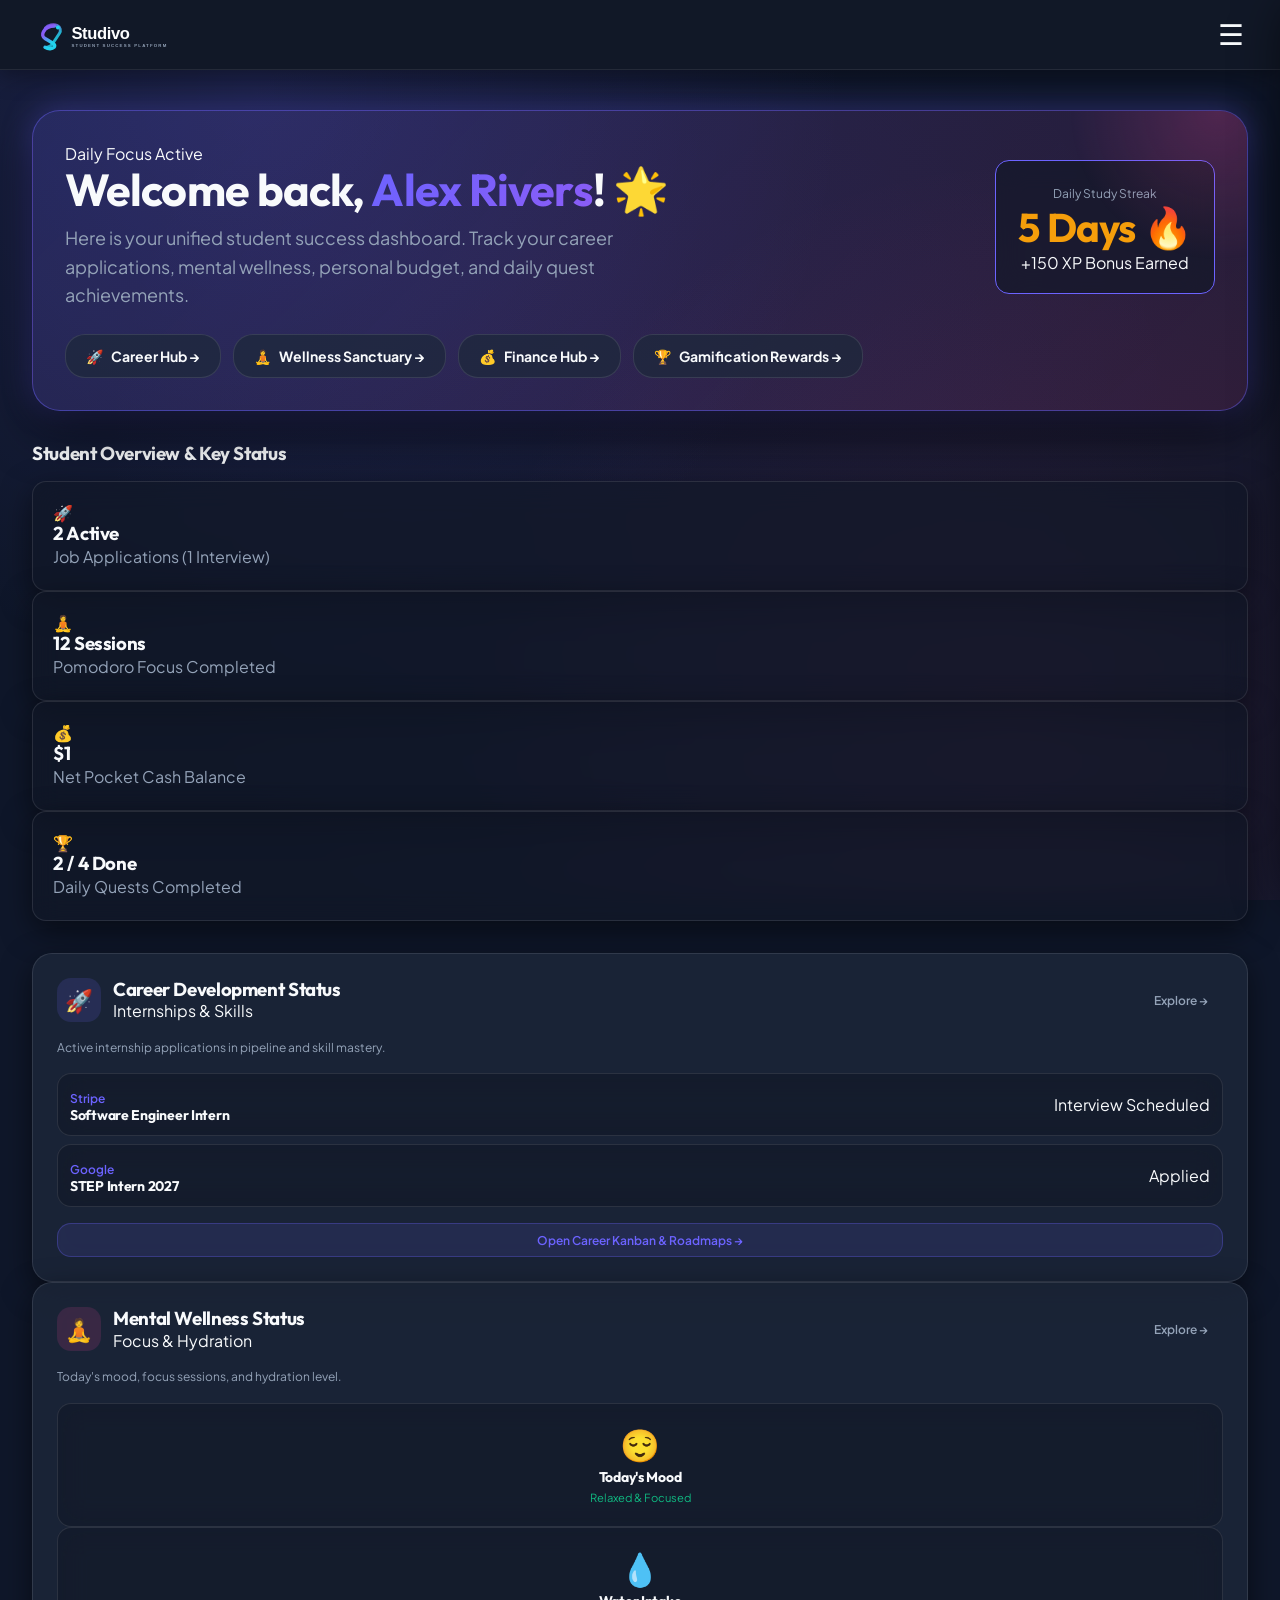
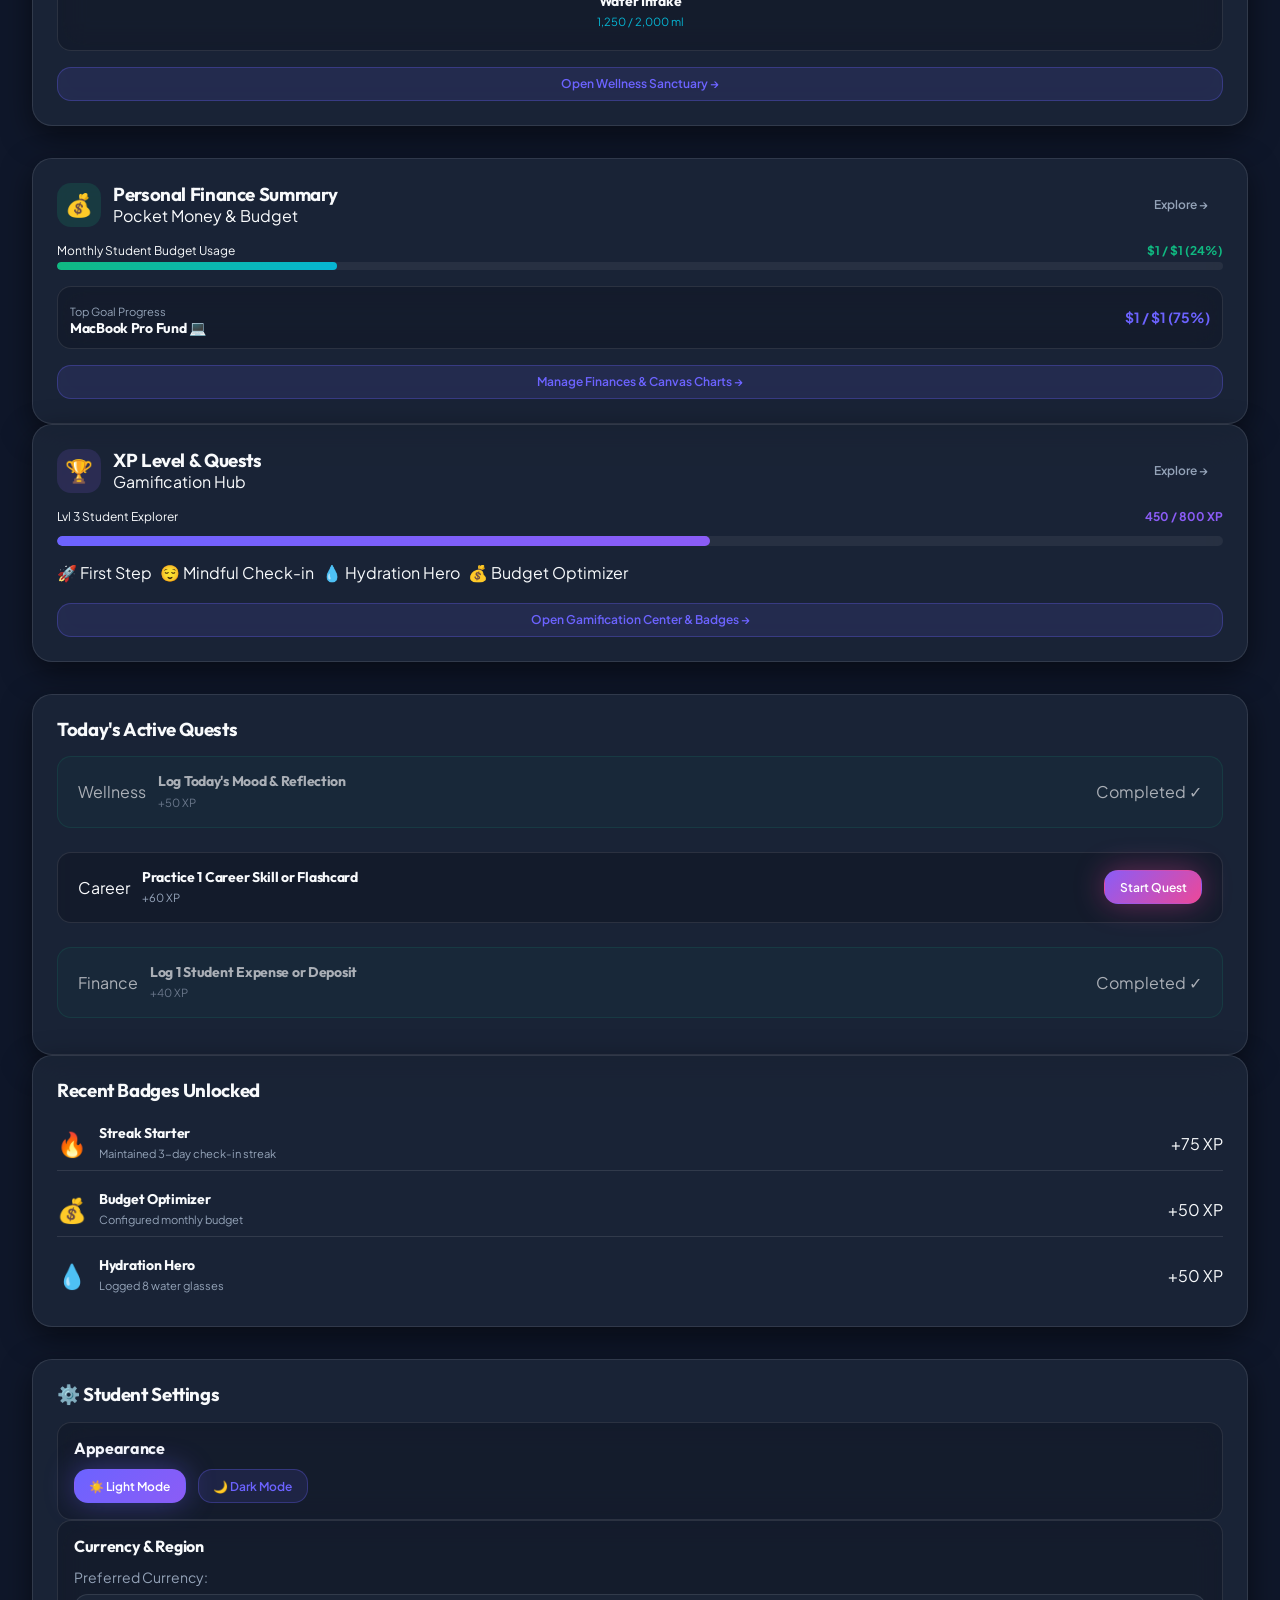
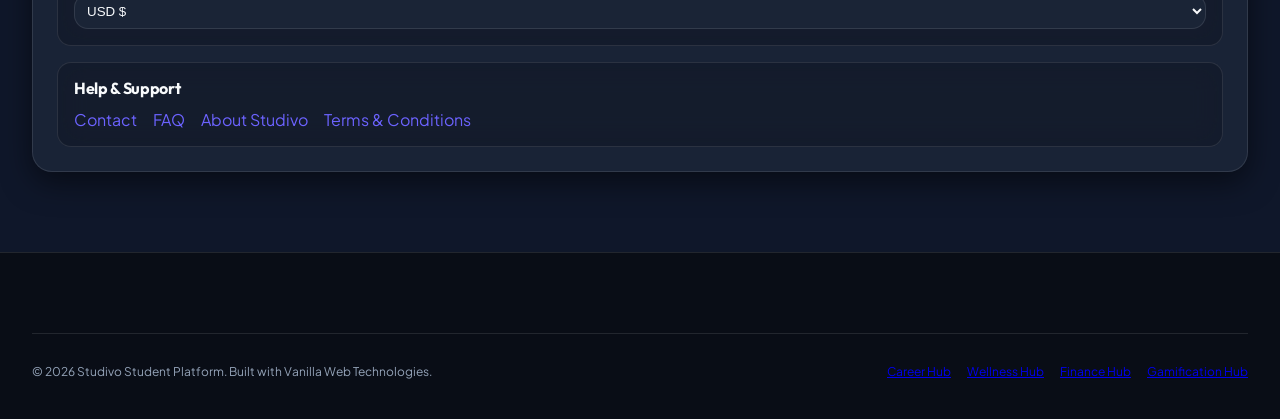
==== commit f0d47eb1: "Updated Studivo UI and features" ====
--- a/index.html
+++ b/index.html
@@ -69,19 +69,44 @@
       <img src="assets/logo/logo-horizontal.svg" alt="Studivo Logo" height="38">
     </a>
 
-    <!-- Desktop Navigation Pill Tabs -->
-    <ul class="nav-links">
-      <li><a href="index.html" class="active">Dashboard</a></li>
-      <li><a href="career.html">Career Hub</a></li>
-      <li><a href="wellness.html">Wellness Hub</a></li>
-      <li><a href="finance.html">Finance Hub</a></li>
-      <li><a href="gamification.html">Gamification Hub</a></li>
-      <li><a href="knowledge.html">Knowledge Hub</a></li>
+    <button id="hamburger-btn" class="hamburger-btn" aria-label="Open Menu">
+      ☰
+    </button>
+  </nav>
+
+  <!-- Side Menu Overlay -->
+  <div id="side-menu-overlay" class="side-menu-overlay"></div>
+
+  <!-- Side Menu -->
+  <aside id="side-menu" class="side-menu">
+    <div class="side-menu-header">
+      <h3 style="margin: 0; font-size: 1.2rem;">Menu</h3>
+      <button id="side-menu-close" class="side-menu-close" aria-label="Close Menu">✖</button>
+    </div>
+    
+    <ul class="side-nav-links">
+      <li><a href="index.html" class="active">🏠 Dashboard</a></li>
+      <li><a href="career.html">💼 Career Hub</a></li>
+      <li><a href="wellness.html">🧠 Wellness Hub</a></li>
+      <li><a href="finance.html">💰 Finance Hub</a></li>
+      <li><a href="knowledge.html">📚 Knowledge Hub</a></li>
+      <li><a href="gamification.html">🎮 Gamification</a></li>
+      <li><a href="index.html#settings">⚙️ Settings</a></li>
     </ul>
 
-    <div style="display: flex; align-items: center; gap: var(--space-4);">
-      <!-- Gamification Status HUD -->
-      <div style="display: flex; align-items: center; gap: var(--space-3);">
+    <div class="side-menu-footer">
+      <div style="display: flex; align-items: center; justify-content: space-between; margin-bottom: var(--space-3);">
+        <span style="font-size: var(--text-sm); font-weight: 600;">Theme</span>
+        <!-- Sun/Moon Theme Toggle Control -->
+        <button class="theme-toggle-btn" onclick="toggleTheme()" aria-label="Toggle Light and Dark Theme" title="Switch Light / Dark Theme">
+          <div class="theme-toggle-thumb">
+            <span class="theme-icon-sun">☀️</span>
+            <span class="theme-icon-moon">🌙</span>
+          </div>
+        </button>
+      </div>
+
+      <div style="display: flex; align-items: center; justify-content: space-between; gap: var(--space-2);">
         <div class="hud-item" title="Daily Streak">
           <span class="hud-icon-streak">🔥</span>
           <span id="dash-nav-streak">5d</span>
@@ -90,18 +115,10 @@
           <span class="hud-icon-coin">🪙</span>
           <span id="dash-nav-coins">280</span>
         </div>
-        <div class="level-badge" id="dash-nav-level">Lvl 3</div>
-      </div>
-
-      <!-- Sun/Moon Theme Toggle Control -->
-      <button class="theme-toggle-btn" onclick="toggleTheme()" aria-label="Toggle Light and Dark Theme" title="Switch Light / Dark Theme">
-        <div class="theme-toggle-thumb">
-          <span class="theme-icon-sun">☀️</span>
-          <span class="theme-icon-moon">🌙</span>
-        </div>
-      </button>
+        <div class="level-badge" id="dash-nav-level" style="font-size: 0.65rem;">Lvl 3</div>
+      </div>
     </div>
-  </nav>
+  </aside>
 
   <!-- ==================== DASHBOARD MAIN CONTENT ==================== -->
   <main style="max-width: 1280px; margin: 0 auto; padding: 40px var(--space-8) 80px;">
@@ -433,6 +450,63 @@
 
     </section>
 
+    <!-- 6. STUDENT SETTINGS SECTION -->
+    <section id="settings" class="glass-panel reveal-on-scroll" style="padding: var(--space-6); margin-top: var(--space-8);">
+      <h3 style="margin-bottom: var(--space-4);">⚙️ Student Settings</h3>
+      
+      <div class="grid-2">
+        <!-- Appearance -->
+        <div class="glass-card" style="padding: var(--space-4);">
+          <h4 style="margin-bottom: var(--space-3);">Appearance</h4>
+          <div style="display: flex; gap: var(--space-3);">
+            <button class="btn btn-primary btn-sm" onclick="applyTheme('light')">☀️ Light Mode</button>
+            <button class="btn btn-secondary btn-sm" onclick="applyTheme('dark')">🌙 Dark Mode</button>
+          </div>
+        </div>
+
+        <!-- Currency & Region -->
+        <div class="glass-card" style="padding: var(--space-4);">
+          <h4 style="margin-bottom: var(--space-3);">Currency & Region</h4>
+          <label for="currency-selector" style="font-size: var(--text-sm); color: var(--text-muted); display: block; margin-bottom: var(--space-2);">Preferred Currency:</label>
+          <select id="currency-selector" class="glass-input" style="width: 100%; padding: 8px; border-radius: var(--radius-md); background: var(--glass-surface-1); color: var(--text-main); border: 1px solid var(--glass-border);">
+            <option value="INR ₹">INR ₹</option>
+            <option value="USD $">USD $</option>
+            <option value="EUR €">EUR €</option>
+            <option value="GBP £">GBP £</option>
+            <option value="JPY ¥">JPY ¥</option>
+            <option value="AED د.إ">AED د.إ</option>
+            <option value="CAD C$">CAD C$</option>
+            <option value="AUD A$">AUD A$</option>
+            <option value="SGD S$">SGD S$</option>
+          </select>
+        </div>
+      </div>
+
+      <!-- Help & Support -->
+      <div class="glass-card" style="padding: var(--space-4); margin-top: var(--space-4);">
+        <h4 style="margin-bottom: var(--space-3);">Help & Support</h4>
+        <ul style="list-style: none; padding: 0; display: flex; gap: var(--space-4); flex-wrap: wrap;">
+          <li><a href="#contact" style="color: var(--brand-primary); text-decoration: none;">Contact</a></li>
+          <li><a href="#faq" style="color: var(--brand-primary); text-decoration: none;">FAQ</a></li>
+          <li><a href="#about" style="color: var(--brand-primary); text-decoration: none;">About Studivo</a></li>
+          <li><a href="#terms" style="color: var(--brand-primary); text-decoration: none;">Terms & Conditions</a></li>
+        </ul>
+      </div>
+
+      <script>
+        document.addEventListener('DOMContentLoaded', () => {
+          const currencySelector = document.getElementById('currency-selector');
+          const savedCurrency = localStorage.getItem('studivo_currency') || 'USD $';
+          currencySelector.value = savedCurrency;
+
+          currencySelector.addEventListener('change', (e) => {
+            localStorage.setItem('studivo_currency', e.target.value);
+            // Re-render currency instances if needed
+          });
+        });
+      </script>
+    </section>
+
   </main>
 
   <!-- ==================== FOOTER ==================== -->
--- a/css/landing.css
+++ b/css/landing.css
@@ -551,3 +551,181 @@
     font-size: 2.2rem;
   }
 }
+
+/* ==================== HAMBURGER & SIDE MENU ==================== */
+.hamburger-btn {
+  background: transparent;
+  border: none;
+  font-size: 1.8rem;
+  cursor: pointer;
+  color: var(--text-main);
+  transition: transform var(--transition-normal), color var(--transition-theme);
+  display: flex;
+  align-items: center;
+  justify-content: center;
+  padding: 4px;
+}
+
+.hamburger-btn:hover {
+  transform: scale(1.1);
+  color: var(--brand-primary);
+}
+
+.side-menu-overlay {
+  position: fixed;
+  top: 0;
+  left: 0;
+  width: 100vw;
+  height: 100vh;
+  background: rgba(0, 0, 0, 0.4);
+  backdrop-filter: blur(4px);
+  -webkit-backdrop-filter: blur(4px);
+  z-index: 1001;
+  opacity: 0;
+  pointer-events: none;
+  transition: opacity 300ms ease;
+}
+
+.side-menu-overlay.open {
+  opacity: 1;
+  pointer-events: auto;
+}
+
+.side-menu {
+  position: fixed;
+  top: 0;
+  right: -340px;
+  width: 320px;
+  max-width: 85vw;
+  height: 100vh;
+  border-radius: 28px 0 0 28px;
+  background: var(--glass-surface-1);
+  backdrop-filter: blur(30px);
+  -webkit-backdrop-filter: blur(30px);
+  border-left: 1px solid var(--glass-border);
+  box-shadow: -15px 0 50px rgba(0, 0, 0, 0.25);
+  z-index: 1002;
+  padding: var(--space-8) var(--space-6);
+  display: flex;
+  flex-direction: column;
+  gap: var(--space-8);
+  transition: right 500ms cubic-bezier(0.25, 1, 0.5, 1), box-shadow 500ms ease;
+  overflow-y: auto;
+}
+
+html[data-theme="light"] .side-menu {
+  background: rgba(255, 255, 255, 0.98);
+  border-left: 1px solid rgba(255, 255, 255, 0.4);
+  box-shadow: -15px 0 50px rgba(15, 23, 42, 0.08);
+}
+
+html[data-theme="dark"] .side-menu {
+  background: rgba(15, 23, 42, 0.96);
+  border-left: 1px solid rgba(255, 255, 255, 0.08);
+  box-shadow: -15px 0 50px rgba(0, 0, 0, 0.6);
+}
+
+.side-menu.open {
+  right: 0;
+}
+
+.side-menu-header {
+  display: flex;
+  justify-content: space-between;
+  align-items: center;
+  margin-bottom: var(--space-2);
+}
+
+.side-menu-header h3 {
+  font-family: var(--font-heading);
+  font-size: 1.4rem;
+  font-weight: 800;
+  letter-spacing: -0.02em;
+  color: var(--text-main);
+}
+
+.side-menu-close {
+  background: var(--glass-surface-2);
+  border: 1px solid var(--glass-border);
+  border-radius: 50%;
+  width: 36px;
+  height: 36px;
+  display: flex;
+  align-items: center;
+  justify-content: center;
+  font-size: 1.1rem;
+  color: var(--text-muted);
+  cursor: pointer;
+  transition: all 300ms ease;
+}
+
+.side-menu-close:hover {
+  background: rgba(239, 68, 68, 0.1);
+  color: var(--status-danger);
+  border-color: rgba(239, 68, 68, 0.3);
+  transform: rotate(90deg);
+}
+
+.side-nav-links {
+  display: flex;
+  flex-direction: column;
+  gap: var(--space-3);
+  list-style: none;
+  padding: 0;
+  margin: 0;
+}
+
+.side-nav-links a {
+  text-decoration: none;
+  font-family: var(--font-main);
+  font-size: 1.05rem;
+  font-weight: 600;
+  padding: 14px 20px;
+  border-radius: 16px;
+  color: var(--text-muted);
+  transition: all 300ms cubic-bezier(0.25, 1, 0.5, 1);
+  display: flex;
+  align-items: center;
+  gap: var(--space-3);
+  position: relative;
+  overflow: hidden;
+}
+
+html[data-theme="light"] .side-nav-links a:hover {
+  color: #111827;
+  background: #F1F5F9;
+  transform: translateX(6px);
+  box-shadow: 0 4px 15px rgba(15, 23, 42, 0.05);
+}
+
+html[data-theme="dark"] .side-nav-links a:hover {
+  color: #FFFFFF;
+  background: rgba(255, 255, 255, 0.06);
+  transform: translateX(6px);
+  box-shadow: 0 4px 15px rgba(0, 0, 0, 0.2);
+}
+
+html[data-theme="light"] .side-nav-links a.active {
+  color: #BE185D;
+  background: linear-gradient(135deg, #FCE7F3, #FDF2F8);
+  font-weight: 700;
+  box-shadow: 0 8px 20px rgba(236, 72, 153, 0.15);
+  border: 1px solid rgba(236, 72, 153, 0.2);
+}
+
+html[data-theme="dark"] .side-nav-links a.active {
+  color: #FFFFFF;
+  background: linear-gradient(135deg, rgba(99, 102, 241, 0.25), rgba(168, 85, 247, 0.15));
+  font-weight: 700;
+  border: 1px solid rgba(168, 85, 247, 0.3);
+  box-shadow: 0 8px 25px rgba(99, 102, 241, 0.25);
+}
+
+.side-menu-footer {
+  margin-top: auto;
+  padding-top: var(--space-6);
+  border-top: 1px solid var(--glass-border);
+  display: flex;
+  flex-direction: column;
+  gap: var(--space-4);
+}
